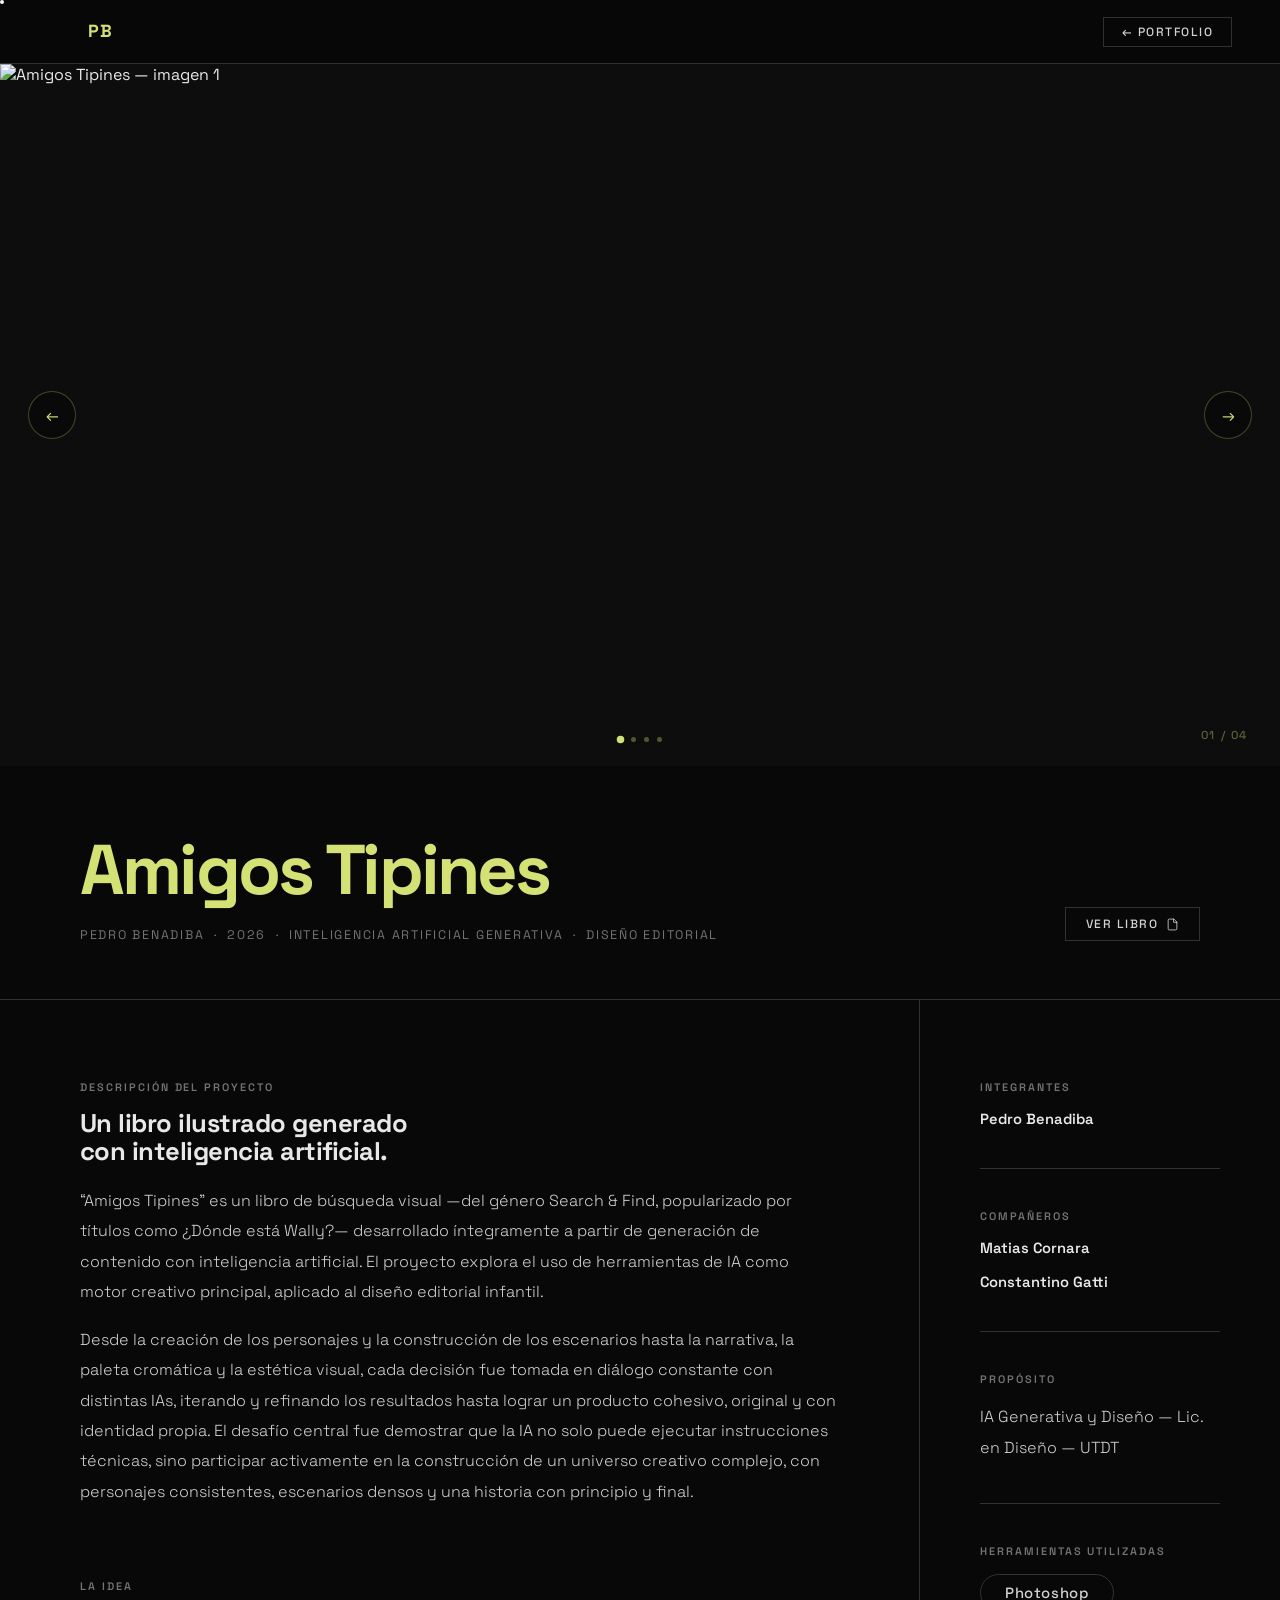
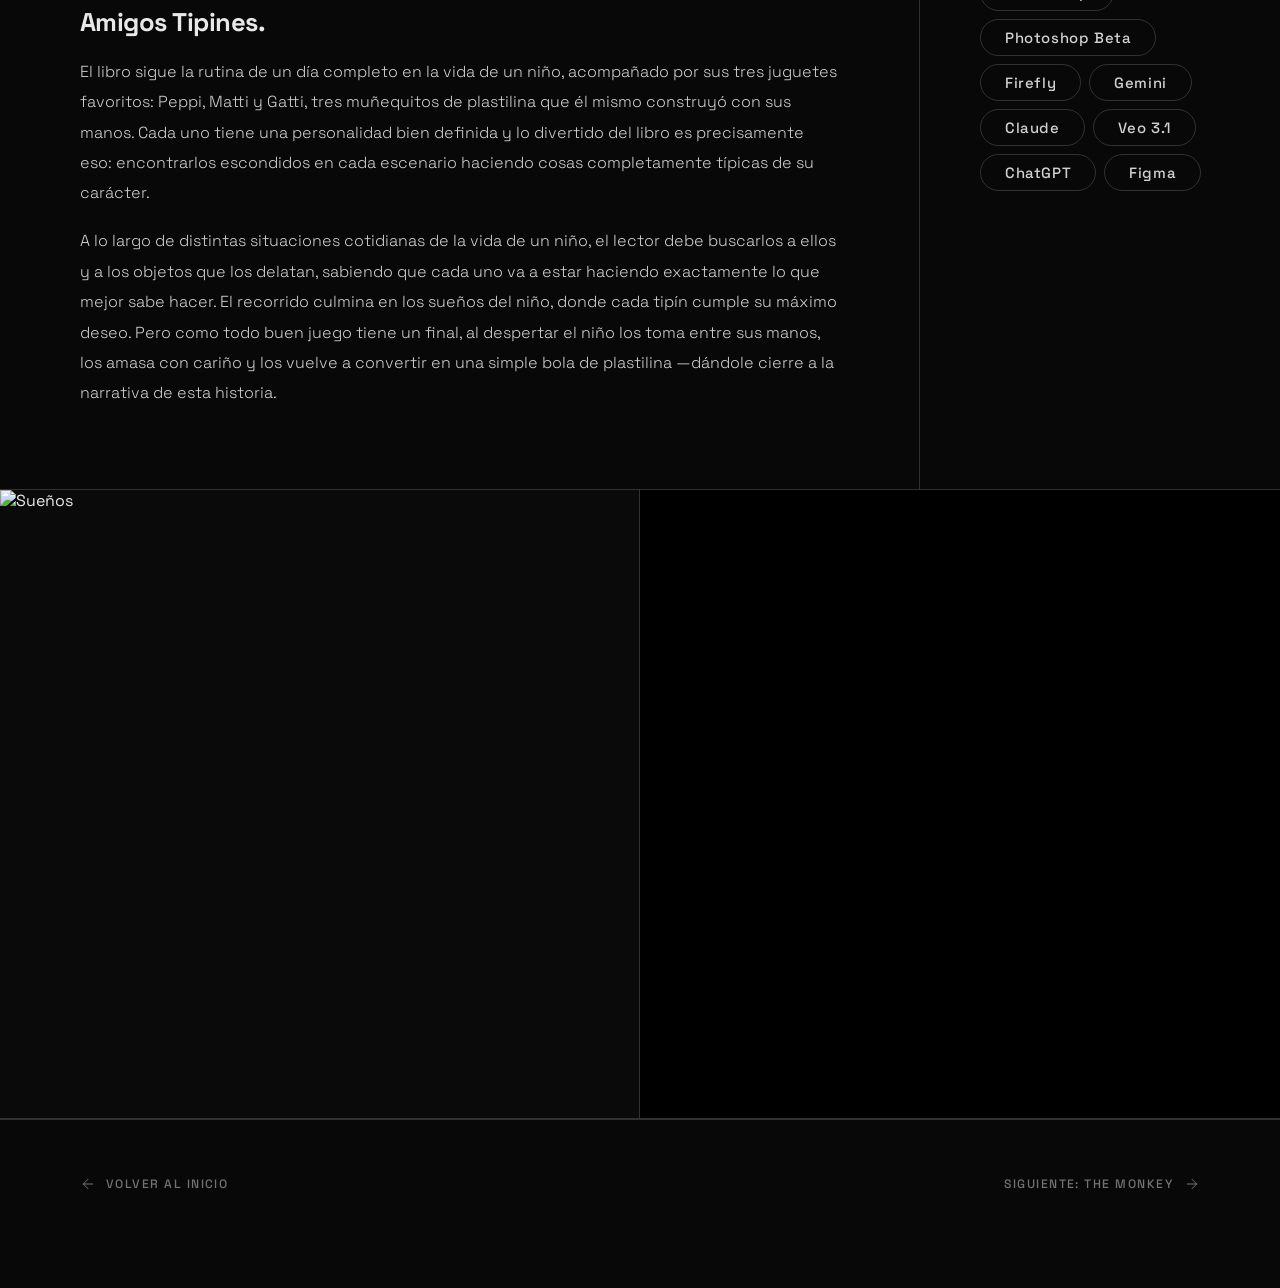
==== amigos-tipines.html @ a28c8ec8 "subida inicial" ====
﻿<!DOCTYPE html>
<html lang="es">
<head>
  <meta charset="UTF-8">
  <meta name="viewport" content="width=device-width, initial-scale=1.0">
  <title>Amigos Tipines — Pedro Benadiba</title>
  <link rel="preconnect" href="https://fonts.googleapis.com">
  <link rel="preconnect" href="https://fonts.gstatic.com" crossorigin>
  <link href="https://fonts.googleapis.com/css2?family=Space+Grotesk:wght@300;400;500;600;700&display=swap" rel="stylesheet">
  <link rel="stylesheet" href="css/styles.css">
  <link rel="stylesheet" href="css/proyecto.css">
</head>
<body class="proyecto-page">

  <div class="cursor" id="cursor"></div>
  <div class="cursor-ring" id="cursorRing"></div>

  <nav class="nav" id="nav">
    <div class="nav__logo">
      <a href="index.html" class="nav__logo-link">
        <img src="images/logo.svg" alt="" class="nav__logo-img" aria-hidden="true">
        <span class="nav__logo-text">PB</span>
      </a>
    </div>
    <div class="nav__actions">
      <a href="index.html#proyectos" class="nav__back-link">&#8592; Portfolio</a>
    </div>
  </nav>

  <!-- SLIDER -->
  <section class="proyecto-slider" aria-label="Galeria del proyecto">
    <div class="slider__track" id="sliderTrack">

      <div class="slider__slide">
        <img src="images/amigos_slide1.png" alt="Amigos Tipines — imagen 1">
      </div>
      <div class="slider__slide">
        <img src="images/amigos_slide2.png" alt="Amigos Tipines — imagen 2">
      </div>
      <div class="slider__slide">
        <img src="images/amigos_slide3.png" alt="Amigos Tipines — imagen 3">
      </div>
      <div class="slider__slide">
        <img src="images/amigos_slide4.png" alt="Amigos Tipines — imagen 4">
      </div>

    </div>

    <button class="slider__btn slider__btn--prev" id="sliderPrev" aria-label="Foto anterior">&#8592;</button>
    <button class="slider__btn slider__btn--next" id="sliderNext" aria-label="Foto siguiente">&#8594;</button>
    <div class="slider__dots" id="sliderDots" role="tablist"></div>
    <div class="slider__counter" id="sliderCounter" aria-live="polite">01 / 04</div>
  </section>

  <!-- ENCABEZADO -->
  <header class="proyecto-header">
    <div class="proyecto-header__content">
      <h1 class="proyecto-nombre">Amigos Tipines</h1>
      <p class="proyecto-subtitulo">
        Pedro Benadiba&nbsp;&nbsp;&middot;&nbsp;&nbsp;2026&nbsp;&nbsp;&middot;&nbsp;&nbsp;Inteligencia Artificial Generativa&nbsp;&nbsp;&middot;&nbsp;&nbsp;Dise&ntilde;o Editorial
      </p>
    </div>
    <div class="proyecto-header__actions">
      <!-- Botón "Ver libro" — abre el visor PDF en pantalla completa -->
      <button class="proyecto-pdf-btn" id="btnVerLibro" aria-label="Ver el libro en PDF">
        <span data-i18n="proj.btn.book">Ver libro</span>
        <svg viewBox="0 0 24 24" fill="none" stroke="currentColor" stroke-width="1.5"
             stroke-linecap="round" stroke-linejoin="round" aria-hidden="true">
          <path d="M14 2H6a2 2 0 0 0-2 2v16a2 2 0 0 0 2 2h12a2 2 0 0 0 2-2V8z"/>
          <polyline points="14 2 14 8 20 8"/>
        </svg>
      </button>
    </div>
  </header>

  <!-- INFORMACION -->
  <section class="proyecto-info">

    <div class="info-col-main">

      <div class="info-block">
        <p class="info-block__label">Descripci&oacute;n del Proyecto</p>
        <h2 class="info-block__title">Un libro ilustrado generado<br>con inteligencia artificial.</h2>
        <div class="info-block__text">
          <p>&ldquo;Amigos Tipines&rdquo; es un libro de b&uacute;squeda visual &mdash;del g&eacute;nero Search &amp; Find, popularizado por t&iacute;tulos como &iquest;D&oacute;nde est&aacute; Wally?&mdash; desarrollado &iacute;ntegramente a partir de generaci&oacute;n de contenido con inteligencia artificial. El proyecto explora el uso de herramientas de IA como motor creativo principal, aplicado al dise&ntilde;o editorial infantil.</p>
          <p>Desde la creaci&oacute;n de los personajes y la construcci&oacute;n de los escenarios hasta la narrativa, la paleta crom&aacute;tica y la est&eacute;tica visual, cada decisi&oacute;n fue tomada en di&aacute;logo constante con distintas IAs, iterando y refinando los resultados hasta lograr un producto cohesivo, original y con identidad propia. El desaf&iacute;o central fue demostrar que la IA no solo puede ejecutar instrucciones t&eacute;cnicas, sino participar activamente en la construcci&oacute;n de un universo creativo complejo, con personajes consistentes, escenarios densos y una historia con principio y final.</p>
        </div>
      </div>

      <div class="info-block">
        <p class="info-block__label">La Idea</p>
        <h2 class="info-block__title">Amigos Tipines.</h2>
        <div class="info-block__text">
          <p>El libro sigue la rutina de un d&iacute;a completo en la vida de un ni&ntilde;o, acompa&ntilde;ado por sus tres juguetes favoritos: Peppi, Matti y Gatti, tres mu&ntilde;equitos de plastilina que &eacute;l mismo construy&oacute; con sus manos. Cada uno tiene una personalidad bien definida y lo divertido del libro es precisamente eso: encontrarlos escondidos en cada escenario haciendo cosas completamente t&iacute;picas de su car&aacute;cter.</p>
          <p>A lo largo de distintas situaciones cotidianas de la vida de un ni&ntilde;o, el lector debe buscarlos a ellos y a los objetos que los delatan, sabiendo que cada uno va a estar haciendo exactamente lo que mejor sabe hacer. El recorrido culmina en los sue&ntilde;os del ni&ntilde;o, donde cada tip&iacute;n cumple su m&aacute;ximo deseo. Pero como todo buen juego tiene un final, al despertar el ni&ntilde;o los toma entre sus manos, los amasa con cari&ntilde;o y los vuelve a convertir en una simple bola de plastilina &mdash;d&aacute;ndole cierre a la narrativa de esta historia.</p>
        </div>
      </div>

    </div>

    <div class="info-col-side">

      <div class="info-block">
        <p class="info-block__label">Integrantes</p>
        <div class="designers-list">
          <div class="designer-item">
            <span class="designer-name">Pedro Benadiba</span>
          </div>
        </div>
      </div>

      <hr class="info-divider">

      <div class="info-block">
        <p class="info-block__label">Compa&ntilde;eros</p>
        <div class="designers-list">
          <div class="designer-item">
            <span class="designer-name">Matias Cornara</span>
          </div>
          <div class="designer-item">
            <span class="designer-name">Constantino Gatti</span>
          </div>
        </div>
      </div>

      <hr class="info-divider">

      <div class="info-block">
        <p class="info-block__label">Prop&oacute;sito</p>
        <div class="info-block__text">
          <p>IA Generativa y Dise&ntilde;o &mdash; Lic. en Dise&ntilde;o &mdash; UTDT</p>
        </div>
      </div>

      <hr class="info-divider">

      <div class="info-block">
        <p class="info-block__label">Herramientas Utilizadas</p>
        <div class="tools-grid">
          <span class="tag">Photoshop</span>
          <span class="tag">Photoshop Beta</span>
          <span class="tag">Firefly</span>
          <span class="tag">Gemini</span>
          <span class="tag">Claude</span>
          <span class="tag">Veo 3.1</span>
          <span class="tag">ChatGPT</span>
          <span class="tag">Figma</span>
        </div>
      </div>

    </div>

  </section>


  <!-- ══════════════════════════════════════════════════════════
       SECCIÓN MEDIA — GALERÍA EN LOOP + SECUENCIA DE VIDEOS
       ══════════════════════════════════════════════════════════ -->
  <section class="proy-media">

    <!-- ── MITAD IZQUIERDA: 6 fotos en fade loop (4 s c/u) ── -->
    <div class="proy-media__gallery">
      <img class="proy-gallery__img" src="images/sue%C3%B1os_listo.jpg"  alt="Sueños">
      <img class="proy-gallery__img" src="images/Ba%C3%B1o_listo.jpg"    alt="Baño">
      <img class="proy-gallery__img" src="images/Desayuno_listo.jpg"     alt="Desayuno">
      <img class="proy-gallery__img" src="images/Dormi_listo.jpg"        alt="Dormí">
      <img class="proy-gallery__img" src="images/queso%20y%20dulce.png"  alt="Queso y Dulce">
      <img class="proy-gallery__img" src="images/Frame%206.png"          alt="Frame 6">
    </div>

    <!-- ── MITAD DERECHA: 2 videos en secuencia, cada uno hasta el final, loop ── -->
    <div class="proy-media__video">
      <video class="proy-video__item is-active" muted playsinline preload="metadata">
        <source src="images/Los%20tipines.mp4" type="video/mp4">
      </video>
      <video class="proy-video__item" muted playsinline preload="metadata">
        <source src="images/QUESO%20%26%20DULCE.mp4" type="video/mp4">
      </video>
    </div>

  </section><!-- /proy-media -->
  <!-- NAVEGACIÓN PIE DE PÁGINA -->
  <nav class="proyecto-footer-nav" aria-label="Navegación entre proyectos">
    <a href="index.html#proyectos" class="proyecto-footer-nav__link proyecto-footer-nav__link--back">
      <svg viewBox="0 0 24 24" fill="none" stroke="currentColor" stroke-width="1.5"
           stroke-linecap="round" stroke-linejoin="round" aria-hidden="true">
        <path d="M19 12H5M12 5l-7 7 7 7"/>
      </svg>
      <span data-i18n="proj.nav.back">Volver al inicio</span>
    </a>
    <a href="p5.html" class="proyecto-footer-nav__link proyecto-footer-nav__link--next">
      <span data-i18n="proj.nav.next.at">Siguiente: The Monkey</span>
      <svg viewBox="0 0 24 24" fill="none" stroke="currentColor" stroke-width="1.5"
           stroke-linecap="round" stroke-linejoin="round" aria-hidden="true">
        <path d="M5 12h14M12 5l7 7-7 7"/>
      </svg>
    </a>
  </nav>

  <!-- MODAL VISOR FLIPBOOK -->
  <div class="pdf-modal" id="pdfModal" role="dialog" aria-modal="true" aria-label="Visor del libro" aria-hidden="true">
    <div class="pdf-modal__bar">
      <button class="pdf-modal__close" id="pdfClose" aria-label="Cerrar visor">&#10005;</button>
    </div>
    <iframe
      class="pdf-modal__frame fp-iframe"
      id="pdfFrame"
      src=""
      data-src="https://heyzine.com/flip-book/97a51a9a00.html"
      title="Amigos Tipines — Libro"
      allowfullscreen="allowfullscreen"
      allow="clipboard-write"
      scrolling="no"
    ></iframe>
  </div>

  <script src="js/i18n.js"></script>
  <script src="js/proyecto.js"></script>

</body>
</html>
---- css/styles.css ----
/* ============================================================
   styles.css — Pedro Benadiba Portfolio
   Tema: fondo negro, títulos amarillo acento, texto blanco
   La única excepción es la sección de contacto (fondo blanco)
   ============================================================ */

:root {
  /* ── Paleta base — dinámica por scroll (JS actualiza estas vars) ── */
  --bg:          #080808;
  --text:        #e8e8e8;
  --text-dim:    rgba(232,232,232,0.90);
  --border:      rgba(232,232,232,0.18);
  --accent:      #D4E174;
  --accent-dim:  rgba(212,225,116,0.25);
  --muted:       rgb(180,180,180);
  --nav-bg:      rgba(8,8,8,0.92);
  --cursor-color: #D4E174;
  --bg-overlay:     rgba(8,8,8,0.45);
  --canvas-opacity: 1;

  --font: 'Space Grotesk', sans-serif;
  --nav-h: 64px;
}

/* ── Reset ── */
*, *::before, *::after { box-sizing: border-box; margin: 0; padding: 0; }
html {
  scroll-behavior: auto;
  scroll-snap-type: y proximity;
  overflow-x: hidden; /* aquí, no en body — evita que fixed se rompa */
}

body {
  font-family: var(--font);
  background: var(--bg);
  color: var(--text);
  cursor: none;
}

img { display: block; max-width: 100%; }
a { text-decoration: none; color: inherit; }
button { font-family: var(--font); cursor: pointer; }

::-webkit-scrollbar { width: 3px; }
::-webkit-scrollbar-track { background: var(--bg); }
::-webkit-scrollbar-thumb { background: var(--accent); border-radius: 2px; }

/* ============================================================
   CURSOR PUNTO + ANILLO (solo desktop)
   ============================================================ */

/* Punto pequeño — sigue el mouse de forma exacta e instantánea */
.cursor {
  position: fixed;
  top: 0; left: 0;
  width: 4px; height: 4px;
  background: #fff;              /* blanco puro: difference lo invierte según el fondo */
  border-radius: 50%;
  pointer-events: none;
  z-index: 99999;
  display: none;
  will-change: transform;
  mix-blend-mode: difference;    /* blanco sobre oscuro = blanco; blanco sobre blanco = negro */
  transition: width 0.15s, height 0.15s;
}
.cursor.is-hovering {
  width: 7px; height: 7px;
}

/* Anillo exterior — sigue con delay (lerp en app.js) */
.cursor-ring {
  position: fixed;
  top: 0; left: 0;
  width: 34px; height: 34px;
  border: 1.5px solid #fff;     /* blanco puro para que difference funcione */
  border-radius: 50%;
  pointer-events: none;
  z-index: 99998;
  display: none;
  will-change: transform;
  mix-blend-mode: difference;
  transition: width 0.2s, height 0.2s;
}
/* Anillo reacciona al hover */
.cursor.is-hovering + .cursor-ring {
  width: 50px; height: 50px;
}

@media (max-width: 768px) {
  body { cursor: auto; }
  .cursor, .cursor-ring { display: none !important; }
}

/* ============================================================
   NAVEGACIÓN
   ============================================================ */
.nav {
  position: fixed;
  top: 0; left: 0; right: 0;
  height: var(--nav-h);
  display: flex;
  align-items: center;
  justify-content: space-between;
  padding: 0 48px;
  z-index: 1000;
  background: var(--nav-bg);
  border-bottom: 1px solid var(--border);
  backdrop-filter: blur(8px);
}

.nav__logo-link { display: flex; align-items: center; gap: 8px; }

/* Logo SVG inline — color hereda var(--accent):
   phase 0 (dark bg)    → amarillo #D4E174
   phase 1 (yellow bg)  → negro #141414
   phase 2 (white bg)   → negro #111111  */
.nav__logo-svg {
  height: 32px;
  width: auto;
  color: var(--accent);
  transition: color 0.4s ease;
  display: block;
  fill: currentColor;
}

/* Texto "PB" junto al logo SVG */
.nav__logo-text {
  font-size: 1.1rem;
  font-weight: 700;
  letter-spacing: 0.08em;
  color: var(--accent);
  line-height: 1;
  transition: color 0.4s ease;
}

.nav__actions { display: flex; align-items: center; gap: 24px; }

.lang-switcher {
  display: flex;
  align-items: center;
  gap: 6px;
  font-size: 0.75rem;
  letter-spacing: 0.1em;
  font-weight: 500;
}

.lang-btn {
  background: none;
  border: none;
  font-size: 0.75rem;
  font-weight: 500;
  letter-spacing: 0.1em;
  color: var(--text-dim);
  padding: 2px 0;
  transition: color 0.2s;
}
.lang-btn.is-active, .lang-btn:hover { color: var(--accent); }
.lang-divider { color: var(--border); }

.nav__contact-btn {
  font-size: 0.72rem;
  font-weight: 500;
  letter-spacing: 0.12em;
  text-transform: uppercase;
  border: 1px solid var(--border);
  padding: 6px 18px;
  color: var(--text);
  transition: border-color 0.2s, color 0.2s, background 0.2s;
}
.nav__contact-btn:hover {
  border-color: var(--accent);
  color: var(--accent);
}

/* ============================================================
   CAPA DE FONDO — cambia de color con el scroll (JS → --bg)
   ============================================================ */
#bgLayer {
  position: fixed;
  top: 0; left: 0;
  width: 100vw;
  height: 100vh;
  z-index: -1;
  background: var(--bg);
  pointer-events: none;
}

/* ============================================================
   CANVAS — transparente, partículas flotan sobre #bgLayer
   ============================================================ */
#particlesCanvas {
  position: fixed;
  top: 0; left: 0;
  width: 100vw;
  height: 100vh;
  z-index: 0;
  pointer-events: none;
  /* sin background — el canvas WebGL es transparente */
  opacity: var(--canvas-opacity, 1);
  transition: opacity 0.8s ease;
}

/* ============================================================
   LAYOUT — partículas de fondo completo, contenido flota encima
   El contenido ocupa la mitad izquierda con overlay semitransparente.
   La mitad derecha muestra el canvas puro.
   ============================================================ */
.section {
  position: relative;
  /* sin z-index explícito → no crea stacking context aislado →
     mix-blend-mode de los títulos puede "ver" el canvas detrás */
  width: 100%;
  min-height: 100vh;
  background: none;   /* transparente — canvas visible detrás */
}

.section__inner {
  width: 100%;
  padding: calc(var(--nav-h) + 80px) 8vw 100px;
  min-height: 100vh;
  display: flex;
  flex-direction: column;
  justify-content: center;
  /* Overlay muy sutil — lo suficiente para legibilidad, mínimo para que
     el mix-blend-mode de los títulos vea las partículas */
  background: var(--bg-overlay, rgba(8,8,8,0.18));
}

/* ============================================================
   INDICADOR DE SCROLL
   ============================================================ */
.scroll-indicator {
  position: absolute;
  bottom: 40px;
  left: 60px;
}
/* Línea espejo — abajo a la derecha, misma animación */
.scroll-indicator--right {
  left: auto;
  right: 60px;
}
.scroll-indicator__line {
  width: 1px;
  height: 60px;
  background: var(--accent);
  display: block;
  transform-origin: top;
  animation: scrollLine 2s ease-in-out infinite;
}
/* La línea derecha arranca con 1s de retraso — da sensación de diálogo */
.scroll-indicator--right .scroll-indicator__line {
  animation-delay: 1s;
}
@keyframes scrollLine {
  0%   { transform: scaleY(0); opacity: 1; }
  60%  { transform: scaleY(1); opacity: 1; }
  100% { transform: scaleY(1); opacity: 0; }
}

/* ============================================================
   HERO
   ============================================================ */
.section--hero .section__inner {
  justify-content: flex-end;
  padding-bottom: 120px;
}

.hero__name {
  font-size: clamp(3.5rem, 10vw, 12rem);
  font-weight: 700;
  line-height: 0.93;
  letter-spacing: -0.04em;
  white-space: nowrap;
  color: var(--accent);
  margin-bottom: 32px;
  mix-blend-mode: difference;
}

.hero__tagline {
  font-size: clamp(1.05rem, 1.5vw, 1.25rem);
  font-weight: 300;
  line-height: 1.8;
  max-width: 620px;
  color: var(--text);
  text-shadow: 0 0 24px var(--bg), 0 1px 4px var(--bg);
}

/* ============================================================
   TIPOGRAFÍA DE SECCIONES
   ============================================================ */
.section__label {
  font-size: 0.72rem;
  font-weight: 500;
  letter-spacing: 0.2em;
  text-transform: uppercase;
  color: var(--accent);
  display: block;
  margin-bottom: 40px;
}

/* Títulos grandes — mix-blend-mode: difference igual que .hero__name.
   Sin variable — hardcodeado para que funcione en todas las fases. */
.section__title--xl {
  font-size: clamp(3.5rem, 7vw, 6.5rem);
  font-weight: 700;
  line-height: 0.93;
  letter-spacing: -0.04em;
  color: var(--accent);
  margin-bottom: 36px;
  mix-blend-mode: difference;
}

/* Texto cuerpo — shadow para legibilidad sobre partículas */
.section__body {
  font-size: clamp(1.15rem, 1.6vw, 1.35rem);
  font-weight: 500;
  line-height: 1.85;
  max-width: min(800px, 100%);
  color: var(--text);
  text-shadow: 0 0 24px var(--bg), 0 1px 4px var(--bg);
}

/* En las secciones de fondo amarillo (Escucho/Proceso/Diseño),
   el body-text necesita mayor contraste contra las partículas oscuras */
.section--listen .section__body,
.section--process .section__body,
.section--design .section__body {
  font-weight: 500;
  text-shadow: 0 0 24px var(--bg), 0 1px 4px var(--bg), 0 0 10px rgba(255,255,255,0.35);
}

/* ============================================================
   SECCIÓN SOBRE MÍ
   ============================================================ */
/* Snap anchors — moment boundaries only */
#listen { scroll-snap-align: start; }
#design { scroll-snap-align: start; }

.section--about .section__inner {
  display: grid;
  grid-template-columns: 1fr min(340px, 32%);
  column-gap: 6vw;
  align-items: center;
  padding-top: calc(var(--nav-h) + 56px);
  padding-bottom: 80px;
  min-height: auto;
}

.about__photo-wrap {
  grid-column: 2;
  grid-row: 1;
  position: relative;
  width: 100%;
  aspect-ratio: 3 / 4;
  overflow: hidden;
  background: #0d0d0d;
  border: 1px solid var(--border);
  flex-shrink: 0;
  /* Reborde decorativo externo — mismo rectángulo, 8px de distancia */
  outline: 1px solid var(--accent);
  outline-offset: 8px;
}

.about__content {
  grid-column: 1;
  grid-row: 1;
  display: flex;
  flex-direction: column;
  gap: 20px;
}
.about__content .section__title--xl { margin-bottom: 0; }

/* Foto color — capa base, en flujo normal, define la altura del contenedor */
.about__photo--color {
  display: block;
  width: 100%;
  height: 100%;
  object-fit: cover;
  object-position: center top;
}

/* Foto umbralizada B&N — absolutamente encima, se desvanece en hover */
.about__photo--bw {
  position: absolute;
  inset: 0;
  width: 100%;
  height: 100%;
  object-fit: cover;
  object-position: center top;
  opacity: 1;
  transition: opacity 0.4s ease;
}

.about__photo-wrap:hover .about__photo--bw {
  opacity: 0;
}

/* Toggle tap en mobile: clase .is-color añadida/quitada vía JS */
.about__photo-wrap.is-color .about__photo--bw {
  opacity: 0;
}

.about__photo-wrap.no-photo .about__photo { display: none; }

.about__photo-placeholder {
  display: none;
  position: absolute;
  inset: 0;
  align-items: center;
  justify-content: center;
  font-size: 5rem;
  font-weight: 700;
  letter-spacing: -0.04em;
  color: var(--accent);
  background: #0a0a0a;
}
.about__photo-wrap.no-photo .about__photo-placeholder { display: flex; }

/* ============================================================
   SECCIÓN PROYECTOS — grilla 2 columnas dentro de la mitad izq
   ============================================================ */
.section--projects .section__inner {
  padding-top: calc(var(--nav-h) + 56px);
  padding-bottom: 80px;
  justify-content: flex-start;
  min-height: auto;
}

.projects__grid {
  display: grid;
  grid-template-columns: repeat(3, 1fr);
  gap: 6px;
  margin-top: 32px;
  width: 100%;
}

.project-card {
  position: relative;
  display: block;
  overflow: hidden;
  aspect-ratio: 4 / 3;
  background: #0d0d0d;
  border: 1px solid var(--border);
  /* Textura placeholder */
  background-image: repeating-linear-gradient(
    135deg,
    transparent 0px, transparent 16px,
    rgba(212,225,116,0.04) 16px, rgba(212,225,116,0.04) 17px
  );
}

.project-card__img {
  position: absolute;
  inset: 0;
  width: 100%;
  height: 100%;
  object-fit: cover;
  filter: contrast(1.4) grayscale(1) brightness(0.85);
  transition: transform 0.5s ease, filter 0.3s;
}
.project-card:hover .project-card__img {
  transform: scale(1.04);
  filter: contrast(1.2) grayscale(0.6) brightness(1);
}

/* ── Cross-fade hover: imagen color (base) + umbralizada encima ─────────
   Estado normal  → umbralizada visible (opacity 1)
   Al hacer hover → umbralizada se desvanece (opacity 0), aparece color
   ───────────────────────────────────────────────────────────────────── */
.project-card__img--color {
  position: absolute;
  inset: 0;
  width: 100%;
  height: 100%;
  object-fit: cover;
  object-position: center;
  transition: transform 0.5s ease;
}

.project-card__img--bw {
  position: absolute;
  inset: 0;
  width: 100%;
  height: 100%;
  object-fit: cover;
  object-position: center;
  opacity: 1;
  transition: opacity 0.4s ease, transform 0.5s ease;
}

/* Escala en hover: ambas imágenes se mueven juntas */
.project-card:hover .project-card__img--color,
.project-card:hover .project-card__img--bw {
  transform: scale(1.04);
}

/* La umbralizada se desvanece al hover → expone la imagen color debajo */
.project-card:hover .project-card__img--bw {
  opacity: 0;
}

.project-card__overlay {
  position: absolute;
  inset: 0;
  background: linear-gradient(to top, rgba(0,0,0,0.92) 0%, rgba(0,0,0,0.2) 55%, transparent 80%);
  z-index: 1;
}

.project-card__info {
  position: absolute;
  bottom: 0; left: 0; right: 0;
  padding: 20px 20px;
  z-index: 2;
  display: flex;
  flex-direction: column;
  gap: 4px;
  transform: translateY(3px);
  transition: transform 0.3s;
}
.project-card:hover .project-card__info { transform: translateY(0); }

.project-card__num {
  font-size: 0.64rem;
  font-weight: 500;
  letter-spacing: 0.16em;
  color: var(--accent);
}

.project-card__name {
  font-size: clamp(0.9rem, 1.4vw, 1.15rem);
  font-weight: 600;
  color: #ffffff;
  line-height: 1.2;
}

.project-card__cat {
  font-size: 0.72rem;
  font-weight: 300;
  letter-spacing: 0.04em;
  color: rgba(255,255,255,0.45);
}

/* Línea acento al hover */
.project-card::after {
  content: '';
  position: absolute;
  left: 0; top: 0; bottom: 0;
  width: 3px;
  background: var(--accent);
  transform: scaleY(0);
  transform-origin: bottom;
  transition: transform 0.35s ease;
  z-index: 3;
}
.project-card:hover::after { transform: scaleY(1); }

/* ============================================================
   LAYOUT ASIMÉTRICO — Escucho / Proceso / Diseño
   Título a la izquierda, cuerpo a la derecha
   ============================================================ */
.section--listen .section__inner,
.section--process .section__inner,
.section--design .section__inner {
  display: grid;
  grid-template-columns: 36% 1fr;
  grid-auto-rows: auto;
  column-gap: 6vw;
  align-items: start;
}

/* Title occupies left column */
.section--listen .section__title--xl,
.section--process .section__title--xl,
.section--design .section__title--xl {
  grid-column: 1;
  grid-row: 1 / 4;
  align-self: center;
  margin-bottom: 0;
  /* Legibles en fondo amarillo y negro — sin blend mode */
  mix-blend-mode: normal;
  color: var(--text);
}

/* ── Línea horizontal sobre cada título (::before) ──────────────
   Se despliega de izquierda a derecha cuando el título entra en
   pantalla (.is-visible lo agrega initRevealObserver en scroll.js).
   Color: var(--text) = oscuro/negro en fase amarilla (momento 2).
──────────────────────────────────────────────────────────────── */
.section--listen .section__title--xl::before,
.section--process .section__title--xl::before,
.section--design .section__title--xl::before {
  content: '';
  display: block;
  height: 1px;
  width: 100%;
  background: var(--text);
  margin-bottom: 28px;
  transform-origin: left;
  transform: scaleX(0);
}
/* Cuando el título entra en pantalla: animación en loop igual al hero */
.section--listen .section__title--xl.is-visible::before,
.section--process .section__title--xl.is-visible::before,
.section--design .section__title--xl.is-visible::before {
  animation: sectionLine 2s ease-in-out infinite;
}

@keyframes sectionLine {
  0%   { transform: scaleX(0); opacity: 1; }
  60%  { transform: scaleX(1); opacity: 1; }
  100% { transform: scaleX(1); opacity: 0; }
}

/* Body and extra content occupy right column */
.section--listen .section__body,
.section--process .section__body,
.section--design .section__body {
  grid-column: 2;
  grid-row: 1;
  max-width: 560px;
}

.section--process .cards { grid-column: 2; grid-row: 2; }
.section--listen  .tags  { grid-column: 2; grid-row: 2; margin-top: 28px; }

/* ============================================================
   LISTEN SEQUENCE — bloque de fotos + videos en fade loop
   Ocupa la columna derecha, fila 2 (debajo del texto)
   ============================================================ */
.listen-seq {
  grid-column: 2;
  grid-row: 2;
  position: relative;
  width: 100%;
  aspect-ratio: 16 / 10;
  overflow: hidden;
  background: #0a0a0a;
  margin-top: 40px;
  outline: 1px solid #000;
  outline-offset: 8px;
}

.listen-seq__item {
  position: absolute;
  inset: 0;
  opacity: 0;
  transition: opacity 1.4s cubic-bezier(0.4, 0, 0.2, 1);
  will-change: opacity;
}

.listen-seq__item.is-active {
  opacity: 1;
}

/* Foto: img cubre todo el contenedor */
.listen-seq__item--photo img {
  width: 100%;
  height: 100%;
  object-fit: cover;
  object-position: center;
  display: block;
}

/* Video: cubre todo el contenedor */
.listen-seq__item--video video {
  width: 100%;
  height: 100%;
  object-fit: cover;
  object-position: center;
  display: block;
}

/* Responsive: en mobile ocupa la columna completa */
@media (max-width: 768px) {
  .listen-seq {
    grid-column: 1;
    margin-top: 32px;
    aspect-ratio: 4 / 3;
  }
}

/* ============================================================
   SECCIONES DE TEXTO (Escucho, Proceso, Diseño)
   ============================================================ */

/* Cards de proceso */
.cards {
  display: flex;
  flex-direction: column;
  gap: 0;
  margin-top: 44px;
  width: 100%;
}

.card {
  padding: 26px 0;
  border-bottom: 1px solid var(--border);
}
.card:first-child { border-top: 1px solid var(--border); }

.card__num {
  font-size: 0.65rem;
  font-weight: 500;
  letter-spacing: 0.18em;
  color: var(--accent);
  display: block;
  margin-bottom: 10px;
}

.card__title {
  font-size: clamp(1.1rem, 1.5vw, 1.3rem);
  font-weight: 600;
  color: var(--text);
  margin-bottom: 10px;
  text-shadow: 0 0 20px var(--bg);
}

.card__body {
  font-size: clamp(1rem, 1.25vw, 1.15rem);
  line-height: 1.8;
  font-weight: 500;
  color: var(--text);
  max-width: 420px;
  text-shadow: 0 0 20px var(--bg), 0 0 10px rgba(255,255,255,0.35);
}

/* Tags de la sección Diseño */
.tags {
  display: flex;
  flex-wrap: wrap;
  gap: 8px;
  margin-top: 36px;
}

.tag {
  display: inline-block;
  border: 1px solid var(--border);
  border-radius: 100px;
  padding: 8px 24px;
  font-size: 0.93rem;
  font-weight: 500;
  letter-spacing: 0.04em;
  color: var(--text-dim);
  transition: border-color 0.2s, color 0.2s, background 0.2s;
}

/* Hover solo en dispositivos con puntero real (desktop) — no aplica en touch */
@media (hover: hover) {
  .tag:hover {
    background: #000;
    color: #D4E174;
    border-color: #000;
  }
}

/* ============================================================
   BOTÓN GENÉRICO
   ============================================================ */
.btn {
  display: inline-block;
  align-self: flex-start;
  border: 1.5px solid var(--accent);
  padding: 12px 28px;
  font-size: 0.78rem;
  font-weight: 600;
  letter-spacing: 0.12em;
  text-transform: uppercase;
  color: var(--accent);
  transition: background 0.2s, color 0.2s;
}
.btn:hover {
  background: var(--accent);
  color: #000000;
}

.btn--submit {
  width: 100%;
  text-align: center;
  padding: 14px;
  margin-top: 8px;
}

/* ============================================================
   SECCIÓN CONTACTO — dos columnas: info izquierda / formulario derecha
   ============================================================ */

/* ── SECCIÓN CONTACTO — fondo blanco, todo negro, sin amarillo ── */

/* Escucho / Proceso / Diseño — sin override de color: usan var(--accent)
   igual que "Pedro Benadiba" y "¡Qué onda! Soy Pedro".
   mix-blend-mode: difference viene de .section__title--xl (regla global). */

/* Contacto — fondo blanco: difference con cualquier color produciría inversiones
   raras. Se fuerza a normal con color fijo. */
.section--contact .section__title--xl {
  mix-blend-mode: normal;
  color: #111111;
}

/* En fondo blanco el botón tiene fill oscuro al hover → texto blanco */
.section--contact .btn:hover {
  color: #ffffff;
}

/* Frase sobre el formulario */
.contact__phrase {
  font-size: clamp(1rem, 1.4vw, 1.25rem);
  font-weight: 400;
  line-height: 1.6;
  margin-bottom: 36px;
  color: var(--text);
}

/* Columnas: 3/4 info + 1/4 formulario */
.contact__cols {
  display: grid;
  grid-template-columns: 3fr 1fr;
  gap: 0 5vw;
  width: 100%;
  align-items: start;
}

/* Columna izquierda */
.contact__info {
  display: flex;
  flex-direction: column;
}
.contact__info .section__title--xl { margin-bottom: 48px; }

/* Grilla 2×2 (mail/tel/instagram/behance) + fila meta (ubicación/formación) */
.contact__grid,
.contact__meta {
  display: grid;
  grid-template-columns: 1fr 1fr;
}

/* LinkedIn (o cualquier celda marcada como full) ocupa ambas columnas */
.contact__cell--full {
  grid-column: 1 / -1;
}

/* Formación — bloque independiente, sale de la grilla de 2 columnas */
.contact__meta--static {
  display: block;          /* override del grid compartido con .contact__meta */
  margin-top: 56px;        /* separación visual generosa de la grilla superior */
}

/* Texto de Formación: ancho amplio para respirar, tipografía más pequeña */
.contact__meta--static .contact__cell-value {
  font-size: clamp(0.78rem, 0.9vw, 0.88rem);
  color: var(--text-dim);
  opacity: 0.75;
  max-width: 72%;          /* al menos 60-70 % del contenedor — texto amplio, no comprimido */
}

/* Celda base — solo línea superior, sin recuadro */
.contact__cell {
  display: flex;
  flex-direction: column;
  gap: 4px;
  padding: 20px 0;
  border-top: 1px solid var(--border);
  color: var(--text);
  text-decoration: none;
  transition: opacity 0.2s;
  text-shadow: 0 0 20px var(--bg);
}
/* Columna derecha: padding para separación visual sin borde vertical */
.contact__grid .contact__cell:nth-child(even),
.contact__meta  .contact__cell:nth-child(even) {
  padding-left: 32px;
}

/* Links de contacto — subrayado sutil al hover */
a.contact__cell { cursor: pointer; }
a.contact__cell:hover .contact__cell-value {
  text-decoration: underline;
  text-underline-offset: 4px;
  text-decoration-thickness: 1px;
}

.contact__cell-label {
  font-size: 0.68rem;
  font-weight: 500;
  letter-spacing: 0.14em;
  text-transform: uppercase;
  color: var(--accent);
  text-shadow: none;
}

.contact__cell-value {
  font-size: clamp(0.88rem, 1.05vw, 1rem);
  font-weight: 300;
  line-height: 1.5;
}

/* Columna derecha: formulario */
.contact__form-col {
  display: flex;
  flex-direction: column;
}

.contact__form {
  width: 100%;
  display: flex;
  flex-direction: column;
  gap: 20px;
}

.form__group { position: relative; }

.form__input {
  width: 100%;
  background: none;
  border: none;
  border-bottom: 1px solid var(--border);
  padding: 20px 0 8px;
  font-family: var(--font);
  font-size: 1rem;
  font-weight: 400;
  color: var(--text);
  outline: none;
  transition: border-color 0.2s;
  resize: none;
}
.form__input:focus { border-bottom-color: var(--accent); }
.form__textarea { min-height: 100px; line-height: 1.6; }
/* Placeholder siempre visible cuando el campo está vacío */
.form__input::placeholder { color: rgba(198, 198, 198, 0.95); }
.form__input:focus::placeholder { color: rgba(198, 198, 198, 0.65); }

/* Label siempre pequeño y arriba — no flota porque el placeholder
   ya ocupa el espacio interior del campo */
.form__label {
  position: absolute;
  top: 4px; left: 0;
  font-size: 0.68rem;
  font-weight: 500;
  letter-spacing: 0.08em;
  color: var(--muted);
  pointer-events: none;
  transition: color 0.2s;
}
.form__input:focus + .form__label { color: var(--accent); }

.form__feedback {
  font-size: 0.85rem;
  min-height: 1.2em;
  color: var(--accent);
}

/* ============================================================
   NAVEGACIÓN LATERAL — bloque fijo 2×2 (solo desktop)
   Colores via --chip-* variables actualizadas por scroll.js según fase
   ============================================================ */
.side-nav {
  position: absolute;   /* no fixed — aparece al entrar, se va al scrollear */
  right: 28px;
  top: calc(var(--nav-h) + 16px);
  display: grid;
  grid-template-columns: 1fr 1fr;
  gap: 8px;
  z-index: 100;
}

.side-nav__chip {
  display: block;
  padding: 18px 32px;
  min-width: 140px;
  font-family: var(--font);
  font-size: 0.88rem;
  font-weight: 500;
  letter-spacing: 0.09em;
  text-transform: uppercase;
  text-align: center;
  color: var(--chip-text, #e8e8e8);
  background: var(--chip-bg, rgba(232,232,232,0.13));
  border: 1px solid var(--chip-border, rgba(232,232,232,0.22));
  border-radius: 6px;
  backdrop-filter: blur(10px);
  -webkit-backdrop-filter: blur(10px);
  white-space: nowrap;
  transition: background 0.2s, border-color 0.2s;
  cursor: pointer;
}
.side-nav__chip:hover {
  background: var(--chip-bg-hover, rgba(232,232,232,0.26));
  border-color: var(--chip-border-hover, rgba(232,232,232,0.42));
}

/* ── Hamburger (mobile only) ── */
.hamburger {
  display: none;
  background: none;
  border: none;
  padding: 6px;
  cursor: pointer;
  flex-direction: column;
  justify-content: center;
  gap: 5px;
  margin-left: 12px;
}
.hamburger span {
  display: block;
  width: 22px;
  height: 1.5px;
  background: var(--text, #e8e8e8);
  transition: transform 0.3s ease, opacity 0.3s ease;
  transform-origin: center;
}
.hamburger.is-open span:nth-child(1) { transform: translateY(6.5px) rotate(45deg); }
.hamburger.is-open span:nth-child(2) { opacity: 0; transform: scaleX(0); }
.hamburger.is-open span:nth-child(3) { transform: translateY(-6.5px) rotate(-45deg); }

/* ── Mobile nav overlay ── */
.mobile-nav {
  position: fixed;
  inset: 0;
  z-index: 200;
  background: var(--bg, #080808);
  display: flex;
  flex-direction: column;
  align-items: center;
  justify-content: center;
  gap: 36px;
  opacity: 0;
  pointer-events: none;
  transition: opacity 0.32s ease;
}
.mobile-nav.is-open {
  opacity: 1;
  pointer-events: all;
}
.mobile-nav__link {
  font-size: clamp(2rem, 10vw, 3.5rem);
  font-weight: 700;
  letter-spacing: -0.03em;
  color: var(--text, #e8e8e8);
  text-decoration: none;
  transition: opacity 0.2s;
}
.mobile-nav__link:hover { opacity: 0.55; }

/* ============================================================
   SCRAMBLE TEXT — chars generados por SplitText
   Sin posición ni z-index propios → no crean stacking context →
   el mix-blend-mode del título padre sigue funcionando contra el canvas
   ============================================================ */
.scramble__char {
  color: inherit;       /* hereda el color del título (--accent / --text) */
  display: inline-block;
  /* Sin position, transform ni z-index propios */
}

/* ============================================================
   ANIMACIONES DE ENTRADA
   ============================================================ */
.reveal {
  opacity: 0;
  transform: translateY(24px);
  transition: opacity 0.65s ease, transform 0.65s ease;
}
.reveal.is-visible { opacity: 1; transform: none; }
/* transform: none (no translateY(0)) — elimina el stacking context en reposo,
   lo que permite que mix-blend-mode de los títulos alcance el canvas detrás */
.reveal-delay-1 { transition-delay: 0.1s; }
.reveal-delay-2 { transition-delay: 0.2s; }
.reveal-delay-3 { transition-delay: 0.3s; }

/* ============================================================
   TICKER DE DISCIPLINAS
   Marquee horizontal continuo entre About Me y Proyectos
   ============================================================ */
.disciplines-ticker {
  position: relative;
  width: 100%;
  overflow: hidden;
  padding: 22px 0;
  background: var(--bg);
  border-top: 1px solid var(--border);
  border-bottom: 1px solid var(--border);
  z-index: 1;
  pointer-events: none;
  user-select: none;
}

.disciplines-ticker__track {
  display: flex;
  align-items: center;
  white-space: nowrap;
  width: max-content;
  will-change: transform;
  animation: disciplinesTicker 44s linear infinite;
}

/* Detener si el usuario prefiere reducción de movimiento */
@media (prefers-reduced-motion: reduce) {
  .disciplines-ticker__track { animation-play-state: paused; }
}

.disciplines-ticker__item {
  font-family: var(--font);
  font-size: 0.78rem;
  font-weight: 500;
  letter-spacing: 0.14em;
  text-transform: uppercase;
  color: var(--accent);
  flex-shrink: 0;
  padding: 0 6px;
}

.disciplines-ticker__sep {
  color: var(--accent);
  opacity: 0.35;
  font-size: 0.78rem;
  font-weight: 300;
  padding: 0 18px;
  flex-shrink: 0;
}

@keyframes disciplinesTicker {
  0%   { transform: translateX(0) translateZ(0); }
  100% { transform: translateX(-50%) translateZ(0); }
}

/* ============================================================
   FOOTER DE SITIO
   Barra minimalista debajo de la sección Contacto.
   Fondo blanco fijo (coherente con la fase de color del Contacto).
   ============================================================ */
.site-footer {
  background: #ffffff;
  border-top: 1px solid rgba(0, 0, 0, 0.10);
  display: flex;
  justify-content: space-between;
  align-items: center;
  padding: 22px 80px;
  font-family: var(--font, 'Space Grotesk', sans-serif);
  font-size: 0.72rem;
  font-weight: 500;
  letter-spacing: 0.14em;
  text-transform: uppercase;
}

.site-footer__name {
  color: rgba(0, 0, 0, 0.75);
}

.site-footer__copy {
  color: rgba(0, 0, 0, 0.35);
}

/* ============================================================
   RESPONSIVE — MOBILE
   Canvas ambiental de fondo completo, opacidad baja
   ============================================================ */
@media (max-width: 768px) {
  html { scroll-snap-type: none; }

  .section__inner {
    padding: calc(var(--nav-h) + 44px) 6vw 72px;
    min-height: 0;
  }

  /* Collapse asymmetric grid to single column on mobile */
  .section--listen .section__inner,
  .section--process .section__inner,
  .section--design .section__inner {
    display: flex;
    flex-direction: column;
  }
  .section--listen .section__title--xl,
  .section--process .section__title--xl,
  .section--design .section__title--xl {
    margin-bottom: 24px;
    text-align: left;
  }

  .nav { padding: 0 20px; height: 56px; }
  .nav__contact-btn { display: none; }
  .side-nav { display: none; }
  .hamburger { display: flex; }

  /* Títulos más grandes en mobile */
  .hero__name { font-size: clamp(3.4rem, 16vw, 5.5rem); white-space: normal; }
  .section--hero .section__inner { padding-bottom: 80px; }
  .scroll-indicator { left: 6vw; }

  .section__title--xl { font-size: clamp(2.4rem, 9vw, 3.5rem); }
  .section--about .section__title--xl { font-size: clamp(2.8rem, 12vw, 4.5rem); }

  .projects__grid { grid-template-columns: 1fr; gap: 4px; }
  .project-card { aspect-ratio: 16 / 9; }

  .section--about .section__inner {
    grid-template-columns: 1fr;
    row-gap: 32px;
    min-height: 0;
  }
  .about__photo-wrap { grid-column: 1; grid-row: 2; width: min(260px, 70%); aspect-ratio: 3 / 4; }
  .about__content    { grid-column: 1; grid-row: 1; }

  .section--projects .section__inner { min-height: 0; }

  /* Contacto: una columna en mobile */
  .contact__cols {
    grid-template-columns: 1fr;
    gap: 48px 0;
  }
  .contact__grid,
  .contact__meta {
    grid-template-columns: 1fr;
  }
  /* En mobile (1 col) todas las celdas quedan en la misma columna.
     La regla desktop .contact__cell:nth-child(even) tiene mayor especificidad (0-3-0)
     que una regla general (0-2-0), por lo que hay que igualarla con :nth-child(even)
     para que el reset tenga precedencia. */
  .contact__grid .contact__cell,
  .contact__meta  .contact__cell,
  .contact__grid .contact__cell:nth-child(even),
  .contact__meta  .contact__cell:nth-child(even) {
    padding-left: 0;
    border-left: none;
    text-align: left;
    align-items: flex-start;
  }

  /* En mobile, Formación ocupa el ancho completo disponible */
  .contact__meta--static { margin-top: 32px; }
  .contact__meta--static .contact__cell-value { max-width: 100%; }
}

@media (max-width: 480px) {
  .section__inner { padding-left: 20px; padding-right: 20px; }
  .hero__name { font-size: clamp(3rem, 14vw, 3.8rem); }
}

/* Tablet: proyectos en 2 columnas */
@media (min-width: 769px) and (max-width: 1100px) {
  .projects__grid { grid-template-columns: repeat(2, 1fr); }
  .section--listen .section__inner,
  .section--process .section__inner,
  .section--design .section__inner {
    grid-template-columns: 40% 1fr;
    column-gap: 4vw;
  }
}

@media (max-width: 768px) {
  .site-footer { padding: 18px 24px; }
}
---- css/proyecto.css ----
/* ============================================================
   proyecto.css — Estilos para páginas individuales de proyecto
   Estética coherente con el portfolio: Space Grotesk, misma paleta.
   Siempre en tema oscuro (momento 1): fondo negro, acento amarillo.
   ============================================================ */

/* ── Reset de variables: tema oscuro fijo ── */
.proyecto-page {
  --bg:          #080808;
  --text:        #e8e8e8;
  --text-dim:    rgba(232,232,232,0.90);
  --border:      rgba(232,232,232,0.18);
  --accent:      #D4E174;
  --accent-dim:  rgba(212,225,116,0.25);
  --muted:       rgb(115,115,115);
  --nav-bg:      rgba(8,8,8,0.95);
  --bg-overlay:  rgba(8,8,8,0.45);
  background: var(--bg);
  color: var(--text);
  cursor: none;
}

/* Logo en la página de proyecto —
   Se oculta el <img> (opacity:0) para mantener su espacio en el flex,
   y se dibuja el logo coloreado en ::before usando mask-image.
   Esto garantiza exactamente el mismo color que el SVG inline del index. */
.proyecto-page .nav__logo-link {
  position: relative; /* contexto para el ::before absoluto */
}

.proyecto-page .nav__logo-img {
  height: 32px;
  width: 32px;
  display: block;
  opacity: 0;       /* invisible pero ocupa el espacio en el layout */
  flex-shrink: 0;
}

.proyecto-page .nav__logo-link::before {
  content: '';
  position: absolute;
  left: 0;
  top: 50%;
  transform: translateY(-50%);
  height: 32px;
  width: 32px;
  background-color: var(--accent);        /* mismo var que en index.html */
  -webkit-mask: url(../images/logo.svg) no-repeat center / contain;
          mask: url(../images/logo.svg) no-repeat center / contain;
  pointer-events: none;
}

.proyecto-page .nav__logo-text {
  font-size: 1.1rem;
  font-weight: 700;
  letter-spacing: 0.08em;
  color: var(--accent);   /* usa la variable, no hardcode */
  line-height: 1;
}

/* Botón "volver" en navbar */
.nav__back-link {
  font-size: 0.75rem;
  font-weight: 500;
  letter-spacing: 0.12em;
  text-transform: uppercase;
  color: var(--text-dim);
  border: 1px solid var(--border);
  padding: 6px 18px;
  transition: color 0.2s, border-color 0.2s;
  white-space: nowrap;
}
.nav__back-link:hover {
  color: var(--accent);
  border-color: var(--accent);
}

/* ============================================================
   SLIDER
   ============================================================ */
.proyecto-slider {
  position: relative;
  width: 100%;
  height: 78vh;
  min-height: 460px;
  overflow: hidden;
  background: #0d0d0d;
  margin-top: var(--nav-h, 64px);
}

.slider__track {
  display: flex;
  height: 100%;
  width: 100%;
  transition: transform 0.65s cubic-bezier(0.4, 0, 0.2, 1);
  will-change: transform;
}

.slider__slide {
  flex: 0 0 100%;
  width: 100%;
  height: 100%;
  overflow: hidden;
}

/* Placeholder hasta que se reemplace por <img> real */
.slider__placeholder {
  width: 100%;
  height: 100%;
  display: flex;
  align-items: flex-end;
  justify-content: flex-start;
  padding: 32px 40px;
}

.slider__placeholder-label {
  font-size: 0.72rem;
  font-weight: 500;
  letter-spacing: 0.16em;
  text-transform: uppercase;
  color: rgba(212,225,116,0.35);
  font-family: var(--font, 'Space Grotesk', sans-serif);
}

/* Imagen real dentro del slide */
.slider__slide img {
  width: 100%;
  height: 100%;
  object-fit: cover;
  object-position: center;
}

/* Botones prev / next */
.slider__btn {
  position: absolute;
  top: 50%;
  transform: translateY(-50%);
  width: 48px;
  height: 48px;
  background: rgba(8,8,8,0.55);
  border: 1px solid rgba(212,225,116,0.28);
  color: #D4E174;
  border-radius: 50%;
  font-size: 1rem;
  cursor: pointer;
  z-index: 10;
  display: flex;
  align-items: center;
  justify-content: center;
  transition: background 0.2s, border-color 0.2s, transform 0.2s;
  font-family: var(--font, 'Space Grotesk', sans-serif);
}
.slider__btn:hover {
  background: rgba(212,225,116,0.14);
  border-color: #D4E174;
  transform: translateY(-50%) scale(1.05);
}
.slider__btn--prev { left: 28px; }
.slider__btn--next { right: 28px; }

/* Dots */
.slider__dots {
  position: absolute;
  bottom: 24px;
  left: 50%;
  transform: translateX(-50%);
  display: flex;
  gap: 8px;
  z-index: 10;
}

.slider__dot {
  width: 5px;
  height: 5px;
  border-radius: 50%;
  border: none;
  background: rgba(212,225,116,0.35);
  cursor: pointer;
  padding: 0;
  transition: background 0.25s, transform 0.25s;
}
.slider__dot.is-active {
  background: #D4E174;
  transform: scale(1.5);
}

/* Contador 01 / 04 */
.slider__counter {
  position: absolute;
  bottom: 24px;
  right: 32px;
  font-size: 0.72rem;
  font-weight: 500;
  letter-spacing: 0.14em;
  color: rgba(212,225,116,0.40);
  z-index: 10;
  font-family: var(--font, 'Space Grotesk', sans-serif);
}

/* ============================================================
   ENCABEZADO DEL PROYECTO
   ============================================================ */
.proyecto-header {
  display: flex;
  justify-content: space-between;
  align-items: flex-end;
  padding: 72px 80px 56px;
  border-bottom: 1px solid var(--border);
}

/* Wrap para título + subtítulo */
.proyecto-header__content {
  display: flex;
  flex-direction: column;
}

/* Acciones (ej: botón "Ver libro") */
.proyecto-header__actions {
  flex-shrink: 0;
  padding-bottom: 2px; /* alinea visualmente con el subtítulo */
  display: flex;
  flex-direction: column;
  align-items: flex-end;
  gap: 10px;
}

/* Texto de aclaración debajo del botón de acción */
.proyecto-header__hint {
  margin-top: 8px;
  font-size: 0.76rem;
  font-weight: 400;
  letter-spacing: 0.04em;
  color: var(--accent);
  opacity: 0.7;
  text-align: right;
}

/* Botón "Ver libro" / acción secundaria del header */
.proyecto-pdf-btn {
  display: inline-flex;
  align-items: center;
  gap: 8px;
  font-size: 0.75rem;
  font-weight: 500;
  letter-spacing: 0.12em;
  text-transform: uppercase;
  font-family: var(--font, 'Space Grotesk', sans-serif);
  color: var(--text-dim);
  background: none;
  border: 1px solid var(--border);
  padding: 8px 20px;
  cursor: pointer;
  white-space: nowrap;
  transition: color 0.2s, border-color 0.2s;
}
.proyecto-pdf-btn:hover {
  color: var(--accent);
  border-color: var(--accent);
}
.proyecto-pdf-btn svg {
  width: 13px;
  height: 13px;
  flex-shrink: 0;
}

.proyecto-nombre {
  font-size: clamp(3rem, 5.5vw, 6rem);
  font-weight: 700;
  line-height: 0.93;
  letter-spacing: -0.04em;
  color: var(--accent);
  margin-bottom: 24px;
}

.proyecto-subtitulo {
  font-size: 0.78rem;
  font-weight: 400;
  letter-spacing: 0.14em;
  text-transform: uppercase;
  color: var(--muted);
}

/* ============================================================
   SECCIÓN DE INFORMACIÓN
   ============================================================ */
.proyecto-info {
  display: grid;
  grid-template-columns: 1fr 360px;
  gap: 0;
  max-width: 1440px;
}

/* Columna principal (textos largos) */
.info-col-main {
  padding: 80px 80px 80px 80px;
  border-right: 1px solid var(--border);
  display: flex;
  flex-direction: column;
  gap: 72px;
}

/* Columna lateral (diseñadores, propósito, tools) */
.info-col-side {
  padding: 80px 60px 80px 60px;
  display: flex;
  flex-direction: column;
  gap: 0;
}

/* Bloque de información individual */
.info-block {
  display: flex;
  flex-direction: column;
  gap: 0;
}

.info-block__label {
  font-size: 0.68rem;
  font-weight: 600;
  letter-spacing: 0.18em;
  text-transform: uppercase;
  color: var(--muted);
  margin-bottom: 16px;
}

.info-block__title {
  font-size: clamp(1.4rem, 2vw, 1.9rem);
  font-weight: 700;
  letter-spacing: -0.02em;
  color: var(--text);
  margin-bottom: 20px;
  line-height: 1.08;
}

.info-block__text {
  font-size: 1rem;
  font-weight: 300;
  line-height: 1.9;
  color: var(--text-dim);
}

.info-block__text p + p {
  margin-top: 1.1em;
}

/* Diseñadores */
.designers-list {
  display: flex;
  flex-direction: column;
  gap: 16px;
}

.designer-item {
  display: flex;
  flex-direction: column;
  gap: 3px;
}

.designer-name {
  font-size: 0.92rem;
  font-weight: 600;
  color: var(--text);
}

.designer-role {
  font-size: 0.76rem;
  font-weight: 400;
  letter-spacing: 0.04em;
  color: var(--muted);
}

/* Divisor lateral */
.info-divider {
  border: none;
  border-top: 1px solid var(--border);
  margin: 40px 0;
}

/* Tools — reutiliza .tag de styles.css */
.tools-grid {
  display: flex;
  flex-wrap: wrap;
  gap: 8px;
}

/* ============================================================
   SECCIÓN MEDIA — GALERÍA FADE + VIDEO
   Dos mitades iguales: izquierda galería automática, derecha video
   ============================================================ */
.proy-media {
  display: grid;
  grid-template-columns: 1fr 1fr;
  height: 70vh;
  min-height: 500px;
  border-top: 1px solid var(--border);
  border-bottom: 1px solid var(--border);
}

/* ── Mitad izquierda: galería con fade en loop ── */
.proy-media__gallery {
  position: relative;
  overflow: hidden;
  background: #0a0a0a;
  border-right: 1px solid var(--border);
}

/* Cada imagen ocupa toda la mitad, apilada */
.proy-gallery__img {
  position: absolute;
  inset: 0;
  width: 100%;
  height: 100%;
  object-fit: cover;
  object-position: center;
  opacity: 0;
  transition: opacity 0.9s ease;
  will-change: opacity;
}
.proy-gallery__img.is-active {
  opacity: 1;
}

/* Placeholder visible cuando no hay fotos cargadas */
.proy-gallery__empty {
  position: absolute;
  inset: 0;
  display: flex;
  align-items: center;
  justify-content: center;
  font-size: 0.68rem;
  font-weight: 500;
  letter-spacing: 0.2em;
  text-transform: uppercase;
  color: rgba(232,232,232,0.08);
  pointer-events: none;
  z-index: 0;
}

/* ── Mitad derecha: video ── */
.proy-media__video {
  position: relative;
  overflow: hidden;
  background: #000;
}

/* Video único o ítem de secuencia — ocupa todo el espacio */
.proy-media__video video,
.proy-video__item {
  position: absolute;
  inset: 0;
  width: 100%;
  height: 100%;
  object-fit: cover;
  object-position: center;
}

/* Secuencia de videos con fade: oculto por defecto */
.proy-video__item {
  opacity: 0;
  transition: opacity 1.2s cubic-bezier(0.4, 0, 0.2, 1);
  will-change: opacity;
}
.proy-video__item.is-active {
  opacity: 1;
}

/* YouTube / Vimeo iframe — ligeramente sobredimensionado
   para ocultar barras de UI que algunos embeds insertan */
.proy-media__video iframe {
  position: absolute;
  top: 50%;
  left: 50%;
  width: 110%;
  height: 110%;
  transform: translate(-50%, -50%);
  border: none;
  pointer-events: none;
}

/* Placeholder video vacío */
.proy-video__placeholder {
  position: absolute;
  inset: 0;
  display: flex;
  align-items: center;
  justify-content: center;
  background: #080808;
}
/* Ícono círculo + triángulo play */
.proy-video__placeholder::after {
  content: '';
  width: 56px;
  height: 56px;
  border-radius: 50%;
  border: 1px solid rgba(212,225,116,0.18);
  box-shadow: 0 0 32px rgba(212,225,116,0.04);
}

/* Galería dual (dos columnas de fotos, sin video)
   La columna derecha no necesita borde exterior */
.proy-media--dual .proy-media__gallery:last-child {
  border-right: none;
}

/* ── Panel derecho web: GIF estático + botón "Ver web" ── */
.proy-media__web {
  position: relative;
  overflow: hidden;
  background: #000;
  display: flex;
  flex-direction: column;
}

.proy-web__btn {
  flex-shrink: 0;
  display: inline-flex;
  align-items: center;
  gap: 8px;
  font-size: 0.75rem;
  font-weight: 500;
  letter-spacing: 0.12em;
  text-transform: uppercase;
  font-family: var(--font, 'Space Grotesk', sans-serif);
  color: var(--text-dim);
  background: none;
  border: 1px solid var(--border);
  padding: 14px 24px;
  cursor: pointer;
  white-space: nowrap;
  transition: color 0.2s, border-color 0.2s;
  text-decoration: none;
  align-self: flex-end;
  margin: 24px 24px 0;
}
.proy-web__btn:hover {
  color: var(--accent);
  border-color: var(--accent);
}
.proy-web__btn svg {
  width: 13px;
  height: 13px;
  flex-shrink: 0;
}

.proy-web__gif {
  flex: 1;
  width: 100%;
  min-height: 0;
  object-fit: cover;
  object-position: center;
  display: block;
}

/* ── Responsive ── */
@media (max-width: 900px) {
  .proy-media {
    grid-template-columns: 1fr;
    height: auto;
    min-height: 0;
  }
  .proy-media__gallery {
    height: 60vw;
    border-right: none;
    border-bottom: 1px solid var(--border);
  }
  .proy-media__video {
    height: 56vw;
  }
}

/* ============================================================
   NAVEGACIÓN DE PIE DE PÁGINA
   Izquierda: volver al inicio · Derecha: siguiente proyecto
   ============================================================ */
.proyecto-footer-nav {
  display: flex;
  justify-content: space-between;
  align-items: center;
  padding: 56px 80px 96px;
  border-top: 1px solid var(--border);
}

.proyecto-footer-nav__link {
  display: inline-flex;
  align-items: center;
  gap: 10px;
  font-size: 0.76rem;
  font-weight: 500;
  letter-spacing: 0.12em;
  text-transform: uppercase;
  color: var(--muted);
  text-decoration: none;
  transition: color 0.2s;
}
.proyecto-footer-nav__link:hover { color: var(--accent); }

.proyecto-footer-nav__link svg {
  width: 16px;
  height: 16px;
  flex-shrink: 0;
  transition: transform 0.2s;
}
.proyecto-footer-nav__link--back:hover svg  { transform: translateX(-4px); }
.proyecto-footer-nav__link--next:hover svg  { transform: translateX( 4px); }

/* ============================================================
   MODAL VISOR DE PDF
   ============================================================ */
.pdf-modal {
  position: fixed;
  inset: 0;
  z-index: 9000;
  background: rgba(8,8,8,0.97);
  display: flex;
  flex-direction: column;
  opacity: 0;
  pointer-events: none;
  transition: opacity 0.3s ease;
}
.pdf-modal.is-open {
  opacity: 1;
  pointer-events: auto;
}

/* Barra superior del modal */
.pdf-modal__bar {
  flex-shrink: 0;
  display: flex;
  justify-content: flex-end;
  align-items: center;
  padding: 14px 24px;
  border-bottom: 1px solid var(--border);
}

/* Botón cerrar */
.pdf-modal__close {
  display: inline-flex;
  align-items: center;
  justify-content: center;
  width: 40px;
  height: 40px;
  background: none;
  border: 1px solid var(--border);
  color: var(--text);
  font-size: 1rem;
  font-family: var(--font, 'Space Grotesk', sans-serif);
  cursor: pointer;
  transition: border-color 0.2s, color 0.2s;
  line-height: 1;
}
.pdf-modal__close:hover {
  border-color: var(--accent);
  color: var(--accent);
}

/* Iframe del PDF — ocupa toda la altura restante */
.pdf-modal__frame {
  flex: 1;
  width: 100%;
  border: none;
  display: block;
  background: #111;
}

/* ============================================================
   MODAL VISOR DE VIDEO (Ver corto / Ver video)
   ============================================================ */
.video-modal {
  position: fixed;
  inset: 0;
  z-index: 9000;
  background: rgba(8,8,8,0.97);
  display: flex;
  flex-direction: column;
  opacity: 0;
  pointer-events: none;
  transition: opacity 0.3s ease;
}
.video-modal.is-open {
  opacity: 1;
  pointer-events: auto;
}

.video-modal__bar {
  flex-shrink: 0;
  display: flex;
  justify-content: flex-end;
  align-items: center;
  padding: 14px 24px;
  border-bottom: 1px solid var(--border);
}

.video-modal__close {
  display: inline-flex;
  align-items: center;
  justify-content: center;
  width: 40px;
  height: 40px;
  background: none;
  border: 1px solid var(--border);
  color: var(--text);
  font-size: 1rem;
  font-family: var(--font, 'Space Grotesk', sans-serif);
  cursor: pointer;
  transition: border-color 0.2s, color 0.2s;
  line-height: 1;
}
.video-modal__close:hover {
  border-color: var(--accent);
  color: var(--accent);
}

.video-modal__body {
  flex: 1;
  display: flex;
  align-items: center;
  justify-content: center;
  padding: 24px;
  overflow: hidden;
}

/* El video ocupa todo el espacio disponible manteniendo su aspect ratio */
.video-modal__player {
  max-width: 100%;
  max-height: 100%;
  width: auto;
  height: auto;
  outline: none;
  display: block;
}

/* ============================================================
   RESPONSIVE
   ============================================================ */
@media (max-width: 1024px) {
  .proyecto-info {
    grid-template-columns: 1fr 300px;
  }
  .info-col-main { padding: 60px; }
  .info-col-side { padding: 60px 40px; }
}

@media (max-width: 768px) {
  .proyecto-slider {
    height: 55vw;
    min-height: 280px;
  }

  .slider__btn { width: 36px; height: 36px; font-size: 0.85rem; }
  .slider__btn--prev { left: 12px; }
  .slider__btn--next { right: 12px; }
  .slider__counter { right: 16px; bottom: 16px; }

  .proyecto-header {
    padding: 40px 24px 36px;
    flex-direction: column;
    align-items: stretch;
    gap: 24px;
  }

  /* Botón de acción (Ver libro / Ver sala / etc.) alineado a la derecha en mobile */
  .proyecto-header__actions {
    align-self: flex-end;
  }

  .proyecto-info {
    grid-template-columns: 1fr;
  }

  .info-col-main {
    padding: 48px 24px;
    border-right: none;
    border-bottom: 1px solid var(--border);
    gap: 48px;
  }

  .info-col-side {
    padding: 48px 24px;
  }

  /* Navegación pie de página: botones en la misma fila en mobile */
  .proyecto-footer-nav {
    padding: 48px 24px 72px;
    flex-wrap: wrap;
    justify-content: space-between;
    gap: 16px;
  }
}

@media (max-width: 480px) {
  .proyecto-nombre {
    font-size: clamp(2.4rem, 10vw, 3.5rem);
  }
}
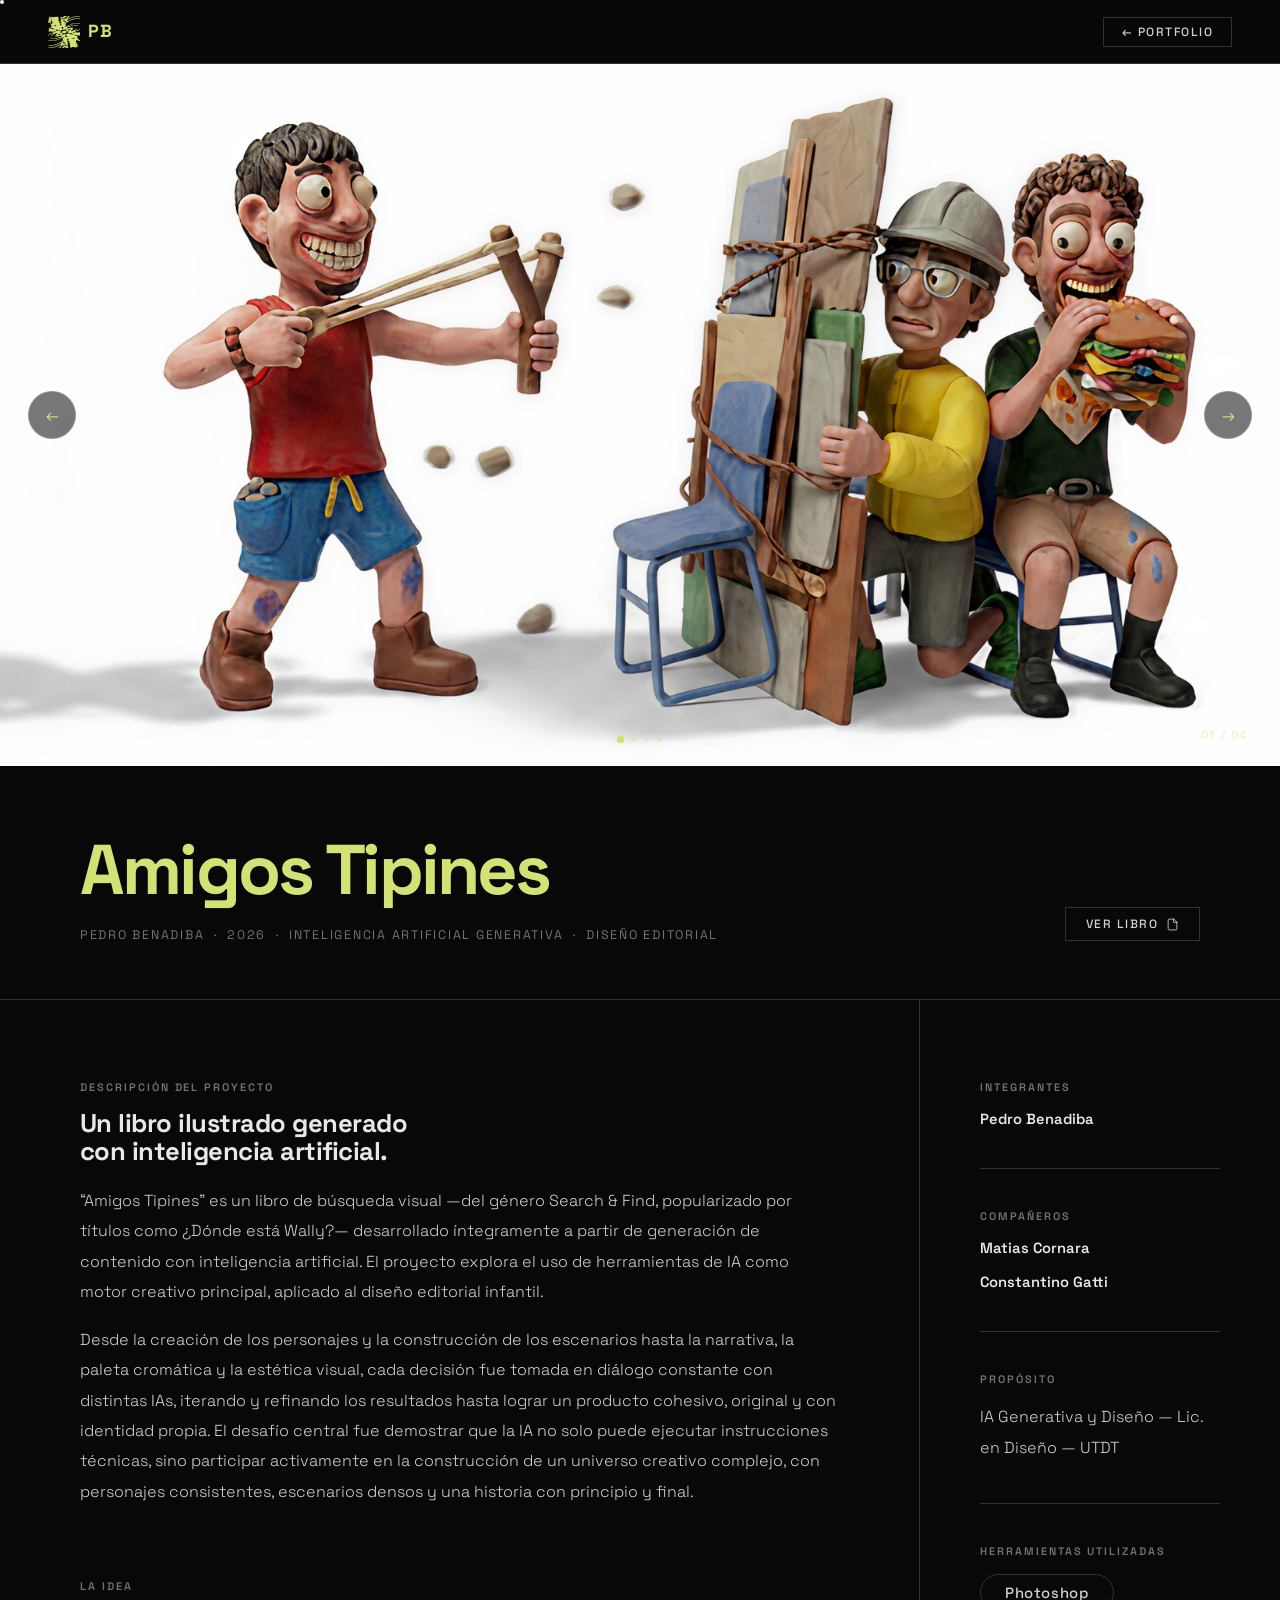
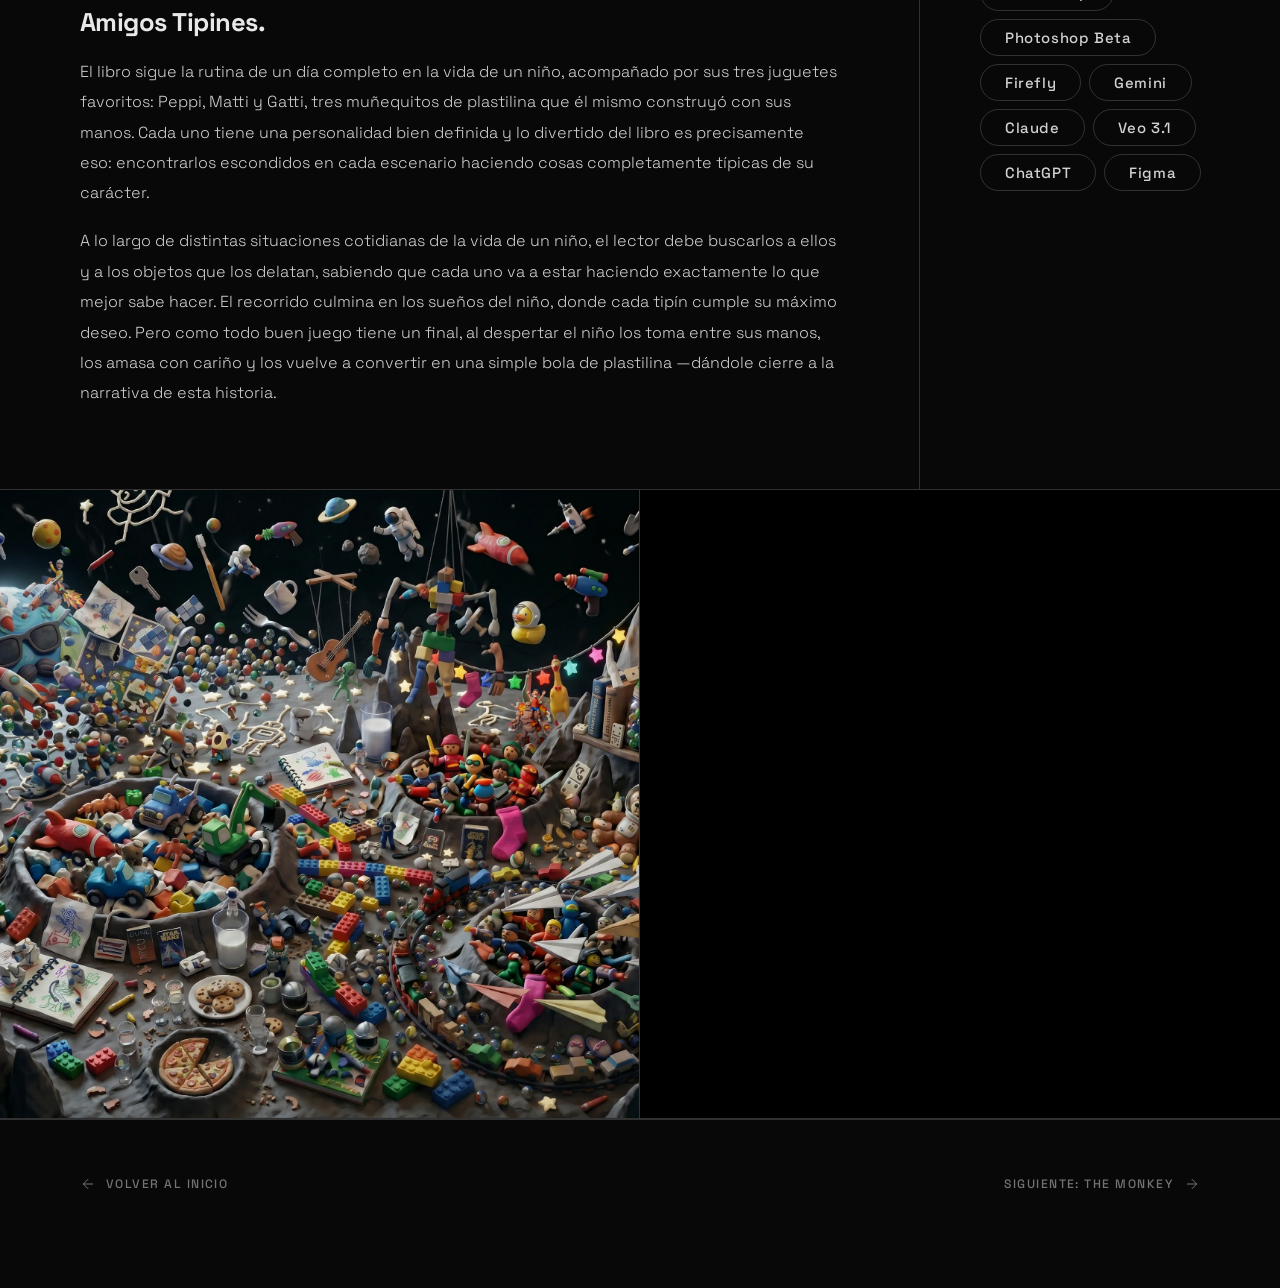
==== commit 0d00ed4b: "cambios" ====
--- a/amigos-tipines.html
+++ b/amigos-tipines.html
@@ -4,6 +4,7 @@
   <meta charset="UTF-8">
   <meta name="viewport" content="width=device-width, initial-scale=1.0">
   <title>Amigos Tipines — Pedro Benadiba</title>
+  <link rel="icon" type="image/svg+xml" href="favicon.svg">
   <link rel="preconnect" href="https://fonts.googleapis.com">
   <link rel="preconnect" href="https://fonts.gstatic.com" crossorigin>
   <link href="https://fonts.googleapis.com/css2?family=Space+Grotesk:wght@300;400;500;600;700&display=swap" rel="stylesheet">
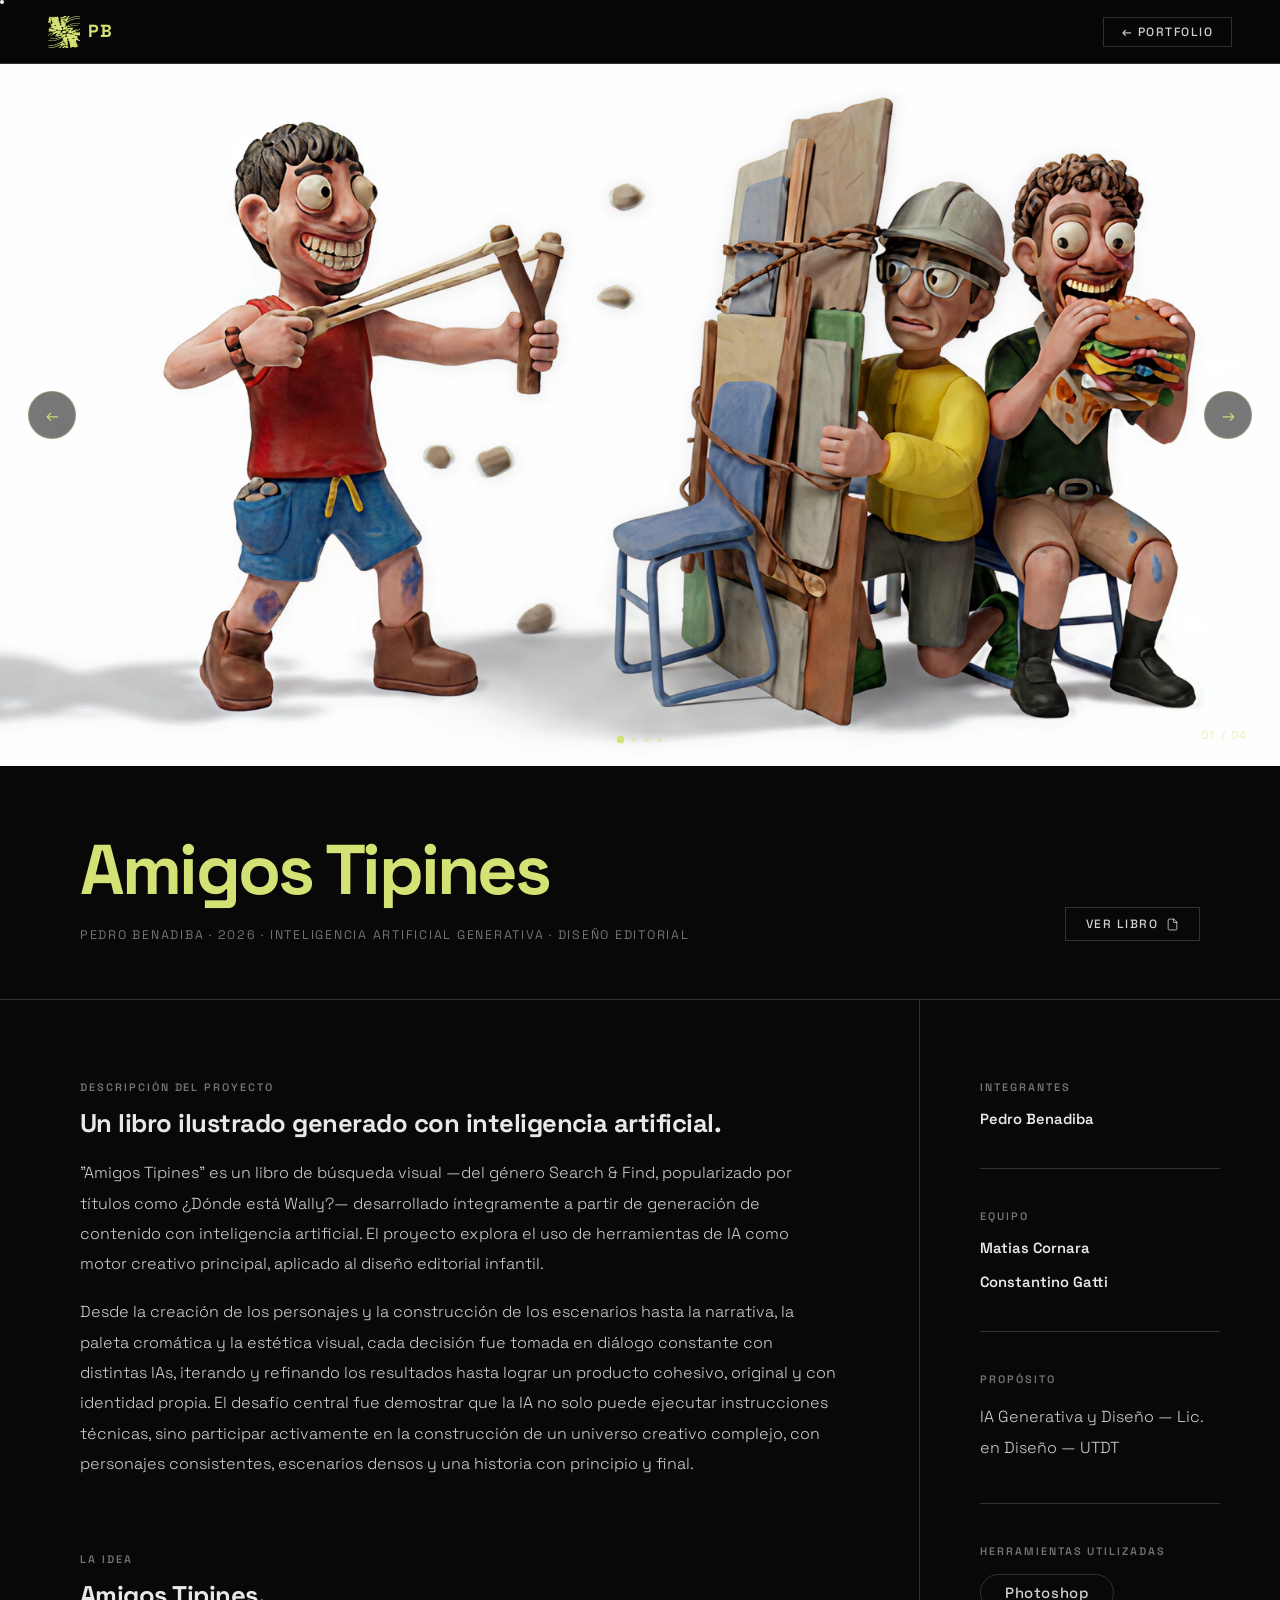
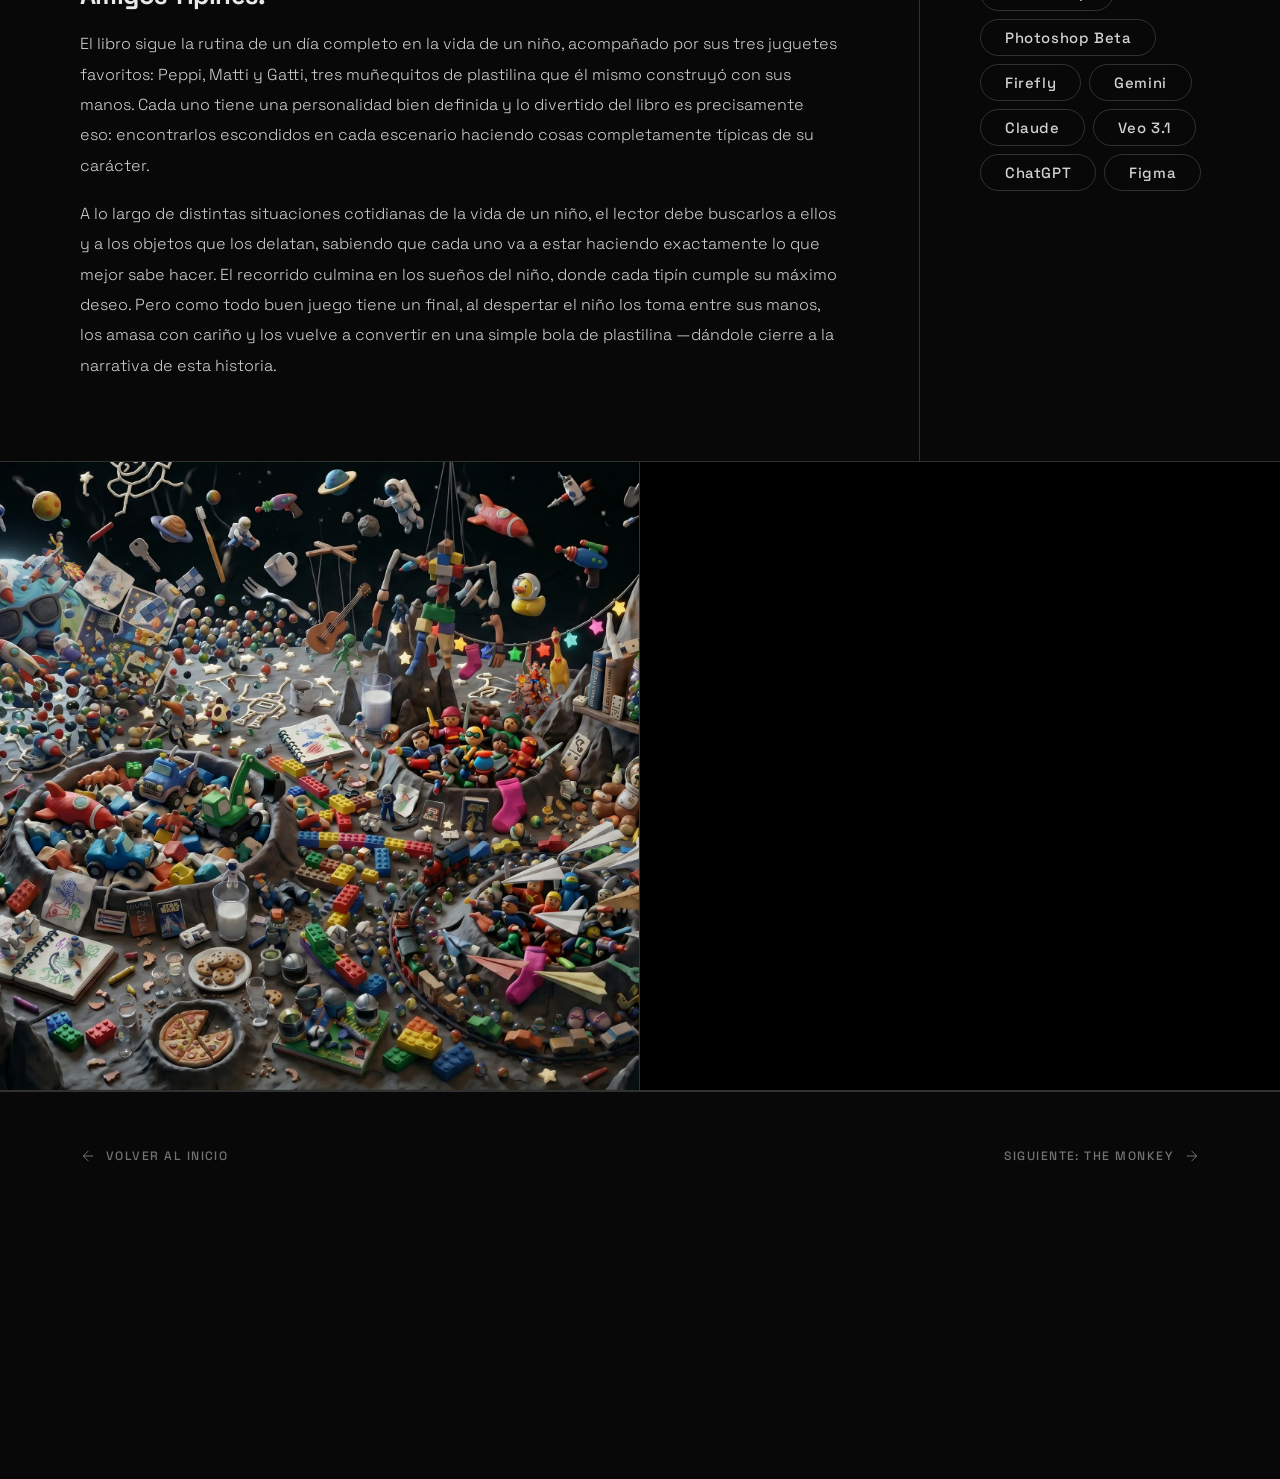
==== commit d026f834: "cambios, finales(?" ====
--- a/amigos-tipines.html
+++ b/amigos-tipines.html
@@ -57,7 +57,7 @@
   <header class="proyecto-header">
     <div class="proyecto-header__content">
       <h1 class="proyecto-nombre">Amigos Tipines</h1>
-      <p class="proyecto-subtitulo">
+      <p class="proyecto-subtitulo" data-i18n="proj.p4.subtitle">
         Pedro Benadiba&nbsp;&nbsp;&middot;&nbsp;&nbsp;2026&nbsp;&nbsp;&middot;&nbsp;&nbsp;Inteligencia Artificial Generativa&nbsp;&nbsp;&middot;&nbsp;&nbsp;Dise&ntilde;o Editorial
       </p>
     </div>
@@ -80,20 +80,20 @@
     <div class="info-col-main">
 
       <div class="info-block">
-        <p class="info-block__label">Descripci&oacute;n del Proyecto</p>
-        <h2 class="info-block__title">Un libro ilustrado generado<br>con inteligencia artificial.</h2>
+        <p class="info-block__label" data-i18n="proj.label.desc">Descripción del Proyecto</p>
+        <h2 class="info-block__title" data-i18n="proj.p4.desc.h">Un libro ilustrado generado<br>con inteligencia artificial.</h2>
         <div class="info-block__text">
-          <p>&ldquo;Amigos Tipines&rdquo; es un libro de b&uacute;squeda visual &mdash;del g&eacute;nero Search &amp; Find, popularizado por t&iacute;tulos como &iquest;D&oacute;nde est&aacute; Wally?&mdash; desarrollado &iacute;ntegramente a partir de generaci&oacute;n de contenido con inteligencia artificial. El proyecto explora el uso de herramientas de IA como motor creativo principal, aplicado al dise&ntilde;o editorial infantil.</p>
-          <p>Desde la creaci&oacute;n de los personajes y la construcci&oacute;n de los escenarios hasta la narrativa, la paleta crom&aacute;tica y la est&eacute;tica visual, cada decisi&oacute;n fue tomada en di&aacute;logo constante con distintas IAs, iterando y refinando los resultados hasta lograr un producto cohesivo, original y con identidad propia. El desaf&iacute;o central fue demostrar que la IA no solo puede ejecutar instrucciones t&eacute;cnicas, sino participar activamente en la construcci&oacute;n de un universo creativo complejo, con personajes consistentes, escenarios densos y una historia con principio y final.</p>
-        </div>
-      </div>
-
-      <div class="info-block">
-        <p class="info-block__label">La Idea</p>
-        <h2 class="info-block__title">Amigos Tipines.</h2>
+          <p data-i18n="proj.p4.desc.p1">&ldquo;Amigos Tipines&rdquo; es un libro de b&uacute;squeda visual &mdash;del g&eacute;nero Search &amp; Find, popularizado por t&iacute;tulos como &iquest;D&oacute;nde est&aacute; Wally?&mdash; desarrollado &iacute;ntegramente a partir de generaci&oacute;n de contenido con inteligencia artificial. El proyecto explora el uso de herramientas de IA como motor creativo principal, aplicado al dise&ntilde;o editorial infantil.</p>
+          <p data-i18n="proj.p4.desc.p2">Desde la creaci&oacute;n de los personajes y la construcci&oacute;n de los escenarios hasta la narrativa, la paleta crom&aacute;tica y la est&eacute;tica visual, cada decisi&oacute;n fue tomada en di&aacute;logo constante con distintas IAs, iterando y refinando los resultados hasta lograr un producto cohesivo, original y con identidad propia. El desaf&iacute;o central fue demostrar que la IA no solo puede ejecutar instrucciones t&eacute;cnicas, sino participar activamente en la construcci&oacute;n de un universo creativo complejo, con personajes consistentes, escenarios densos y una historia con principio y final.</p>
+        </div>
+      </div>
+
+      <div class="info-block">
+        <p class="info-block__label" data-i18n="proj.label.idea">La Idea</p>
+        <h2 class="info-block__title" data-i18n="proj.p4.idea.h">Amigos Tipines.</h2>
         <div class="info-block__text">
-          <p>El libro sigue la rutina de un d&iacute;a completo en la vida de un ni&ntilde;o, acompa&ntilde;ado por sus tres juguetes favoritos: Peppi, Matti y Gatti, tres mu&ntilde;equitos de plastilina que &eacute;l mismo construy&oacute; con sus manos. Cada uno tiene una personalidad bien definida y lo divertido del libro es precisamente eso: encontrarlos escondidos en cada escenario haciendo cosas completamente t&iacute;picas de su car&aacute;cter.</p>
-          <p>A lo largo de distintas situaciones cotidianas de la vida de un ni&ntilde;o, el lector debe buscarlos a ellos y a los objetos que los delatan, sabiendo que cada uno va a estar haciendo exactamente lo que mejor sabe hacer. El recorrido culmina en los sue&ntilde;os del ni&ntilde;o, donde cada tip&iacute;n cumple su m&aacute;ximo deseo. Pero como todo buen juego tiene un final, al despertar el ni&ntilde;o los toma entre sus manos, los amasa con cari&ntilde;o y los vuelve a convertir en una simple bola de plastilina &mdash;d&aacute;ndole cierre a la narrativa de esta historia.</p>
+          <p data-i18n="proj.p4.idea.p1">El libro sigue la rutina de un d&iacute;a completo en la vida de un ni&ntilde;o, acompa&ntilde;ado por sus tres juguetes favoritos: Peppi, Matti y Gatti, tres mu&ntilde;equitos de plastilina que &eacute;l mismo construy&oacute; con sus manos. Cada uno tiene una personalidad bien definida y lo divertido del libro es precisamente eso: encontrarlos escondidos en cada escenario haciendo cosas completamente t&iacute;picas de su car&aacute;cter.</p>
+          <p data-i18n="proj.p4.idea.p2">A lo largo de distintas situaciones cotidianas de la vida de un ni&ntilde;o, el lector debe buscarlos a ellos y a los objetos que los delatan, sabiendo que cada uno va a estar haciendo exactamente lo que mejor sabe hacer. El recorrido culmina en los sue&ntilde;os del ni&ntilde;o, donde cada tip&iacute;n cumple su m&aacute;ximo deseo. Pero como todo buen juego tiene un final, al despertar el ni&ntilde;o los toma entre sus manos, los amasa con cari&ntilde;o y los vuelve a convertir en una simple bola de plastilina &mdash;d&aacute;ndole cierre a la narrativa de esta historia.</p>
         </div>
       </div>
 
@@ -102,7 +102,7 @@
     <div class="info-col-side">
 
       <div class="info-block">
-        <p class="info-block__label">Integrantes</p>
+        <p class="info-block__label" data-i18n="proj.label.members">Integrantes</p>
         <div class="designers-list">
           <div class="designer-item">
             <span class="designer-name">Pedro Benadiba</span>
@@ -113,7 +113,7 @@
       <hr class="info-divider">
 
       <div class="info-block">
-        <p class="info-block__label">Compa&ntilde;eros</p>
+        <p class="info-block__label" data-i18n="proj.label.team">Equipo</p>
         <div class="designers-list">
           <div class="designer-item">
             <span class="designer-name">Matias Cornara</span>
@@ -127,16 +127,16 @@
       <hr class="info-divider">
 
       <div class="info-block">
-        <p class="info-block__label">Prop&oacute;sito</p>
+        <p class="info-block__label" data-i18n="proj.label.purpose">Propósito</p>
         <div class="info-block__text">
-          <p>IA Generativa y Dise&ntilde;o &mdash; Lic. en Dise&ntilde;o &mdash; UTDT</p>
+          <p data-i18n="proj.p4.purpose">IA Generativa y Dise&ntilde;o &mdash; Lic. en Dise&ntilde;o &mdash; UTDT</p>
         </div>
       </div>
 
       <hr class="info-divider">
 
       <div class="info-block">
-        <p class="info-block__label">Herramientas Utilizadas</p>
+        <p class="info-block__label" data-i18n="proj.label.tools">Herramientas Utilizadas</p>
         <div class="tools-grid">
           <span class="tag">Photoshop</span>
           <span class="tag">Photoshop Beta</span>
@@ -199,7 +199,7 @@
   </nav>
 
   <!-- MODAL VISOR FLIPBOOK -->
-  <div class="pdf-modal" id="pdfModal" role="dialog" aria-modal="true" aria-label="Visor del libro" aria-hidden="true">
+  <div class="pdf-modal" id="pdfModal" role="dialog" aria-modal="true" aria-label="Visor del libro" aria-hidden="true" style="position:relative;">
     <div class="pdf-modal__bar">
       <button class="pdf-modal__close" id="pdfClose" aria-label="Cerrar visor">&#10005;</button>
     </div>
@@ -213,6 +213,7 @@
       allow="clipboard-write"
       scrolling="no"
     ></iframe>
+    <div class="pdf-modal__heyzine-cover" aria-hidden="true"></div>
   </div>
 
   <script src="js/i18n.js"></script>
--- a/css/styles.css
+++ b/css/styles.css
@@ -278,9 +278,9 @@
 
 .hero__tagline {
   font-size: clamp(1.05rem, 1.5vw, 1.25rem);
-  font-weight: 300;
-  line-height: 1.8;
-  max-width: 620px;
+  font-weight: 500;
+  line-height: 1.85;
+  max-width: 740px;
   color: var(--text);
   text-shadow: 0 0 24px var(--bg), 0 1px 4px var(--bg);
 }
@@ -617,7 +617,7 @@
 .section--design .section__body {
   grid-column: 2;
   grid-row: 1;
-  max-width: 560px;
+  max-width: 100%; /* ocupa todo el ancho de la columna derecha */
 }
 
 .section--process .cards { grid-column: 2; grid-row: 2; }
@@ -1248,4 +1248,21 @@
 
 @media (max-width: 768px) {
   .site-footer { padding: 18px 24px; }
-}
+
+  /* Chips en mobile: más pequeños, fondo negro, texto amarillo */
+  .tag {
+    font-size: 0.76rem;
+    padding: 5px 13px;
+    background: #000;
+    color: #D4E174;
+    border-color: #000;
+  }
+}
+
+/* Reducir espacio inferior en la sección Contacto */
+.section--contact .section__inner {
+  padding-bottom: 48px;
+}
+.contact__meta--static {
+  margin-top: 40px;
+}
--- a/css/proyecto.css
+++ b/css/proyecto.css
@@ -662,6 +662,36 @@
   background: #111;
 }
 
+/* Tapa el logo/marca de Heyzine en la esquina inferior del iframe */
+.pdf-modal__heyzine-cover {
+  position: absolute;
+  bottom: 0;
+  right: 0;
+  width: 110px;
+  height: 36px;
+  background: #111;
+  z-index: 10;
+  pointer-events: none;
+}
+
+/* ── Flipbook en mobile: iframe ocupa ancho completo, altura proporcional ── */
+@media (max-width: 768px) {
+  .pdf-modal {
+    flex-direction: column;
+  }
+  .pdf-modal__frame {
+    flex: none;
+    width: 100vw;
+    height: calc(100vw * 0.65); /* proporción landscape del flipbook */
+    min-height: 260px;
+  }
+  /* En mobile, cubrir el logo de Heyzine abajo a la derecha */
+  .pdf-modal__heyzine-cover {
+    width: 90px;
+    height: 30px;
+  }
+}
+
 /* ============================================================
    MODAL VISOR DE VIDEO (Ver corto / Ver video)
    ============================================================ */
@@ -778,13 +808,16 @@
     padding: 48px 24px;
   }
 
-  /* Navegación pie de página: botones en la misma fila en mobile */
+  /* Navegación pie de página: siempre en la misma fila, cada link ocupa su mitad */
   .proyecto-footer-nav {
     padding: 48px 24px 72px;
-    flex-wrap: wrap;
+    flex-wrap: nowrap;
     justify-content: space-between;
-    gap: 16px;
-  }
+    align-items: center;
+    gap: 12px;
+  }
+  .proyecto-footer-nav__link { flex: 1; }
+  .proyecto-footer-nav__link--next { justify-content: flex-end; }
 }
 
 @media (max-width: 480px) {
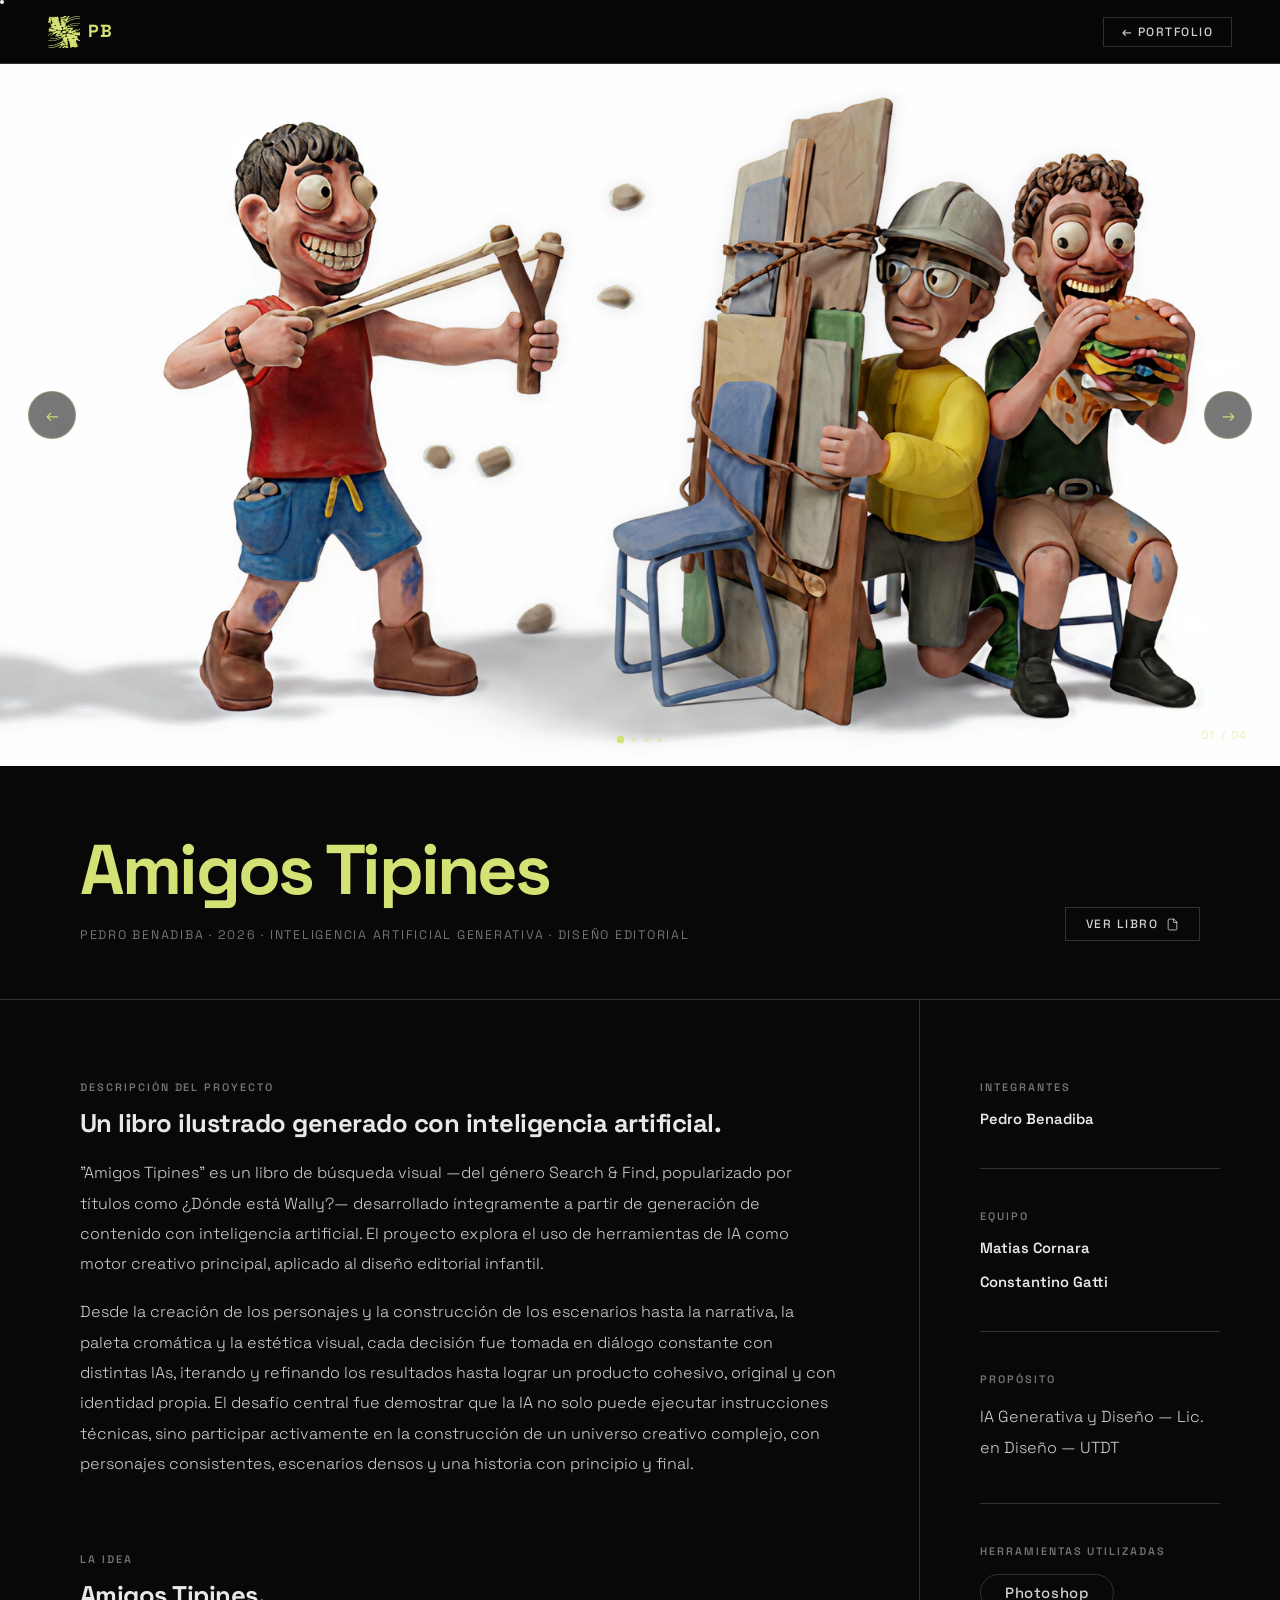
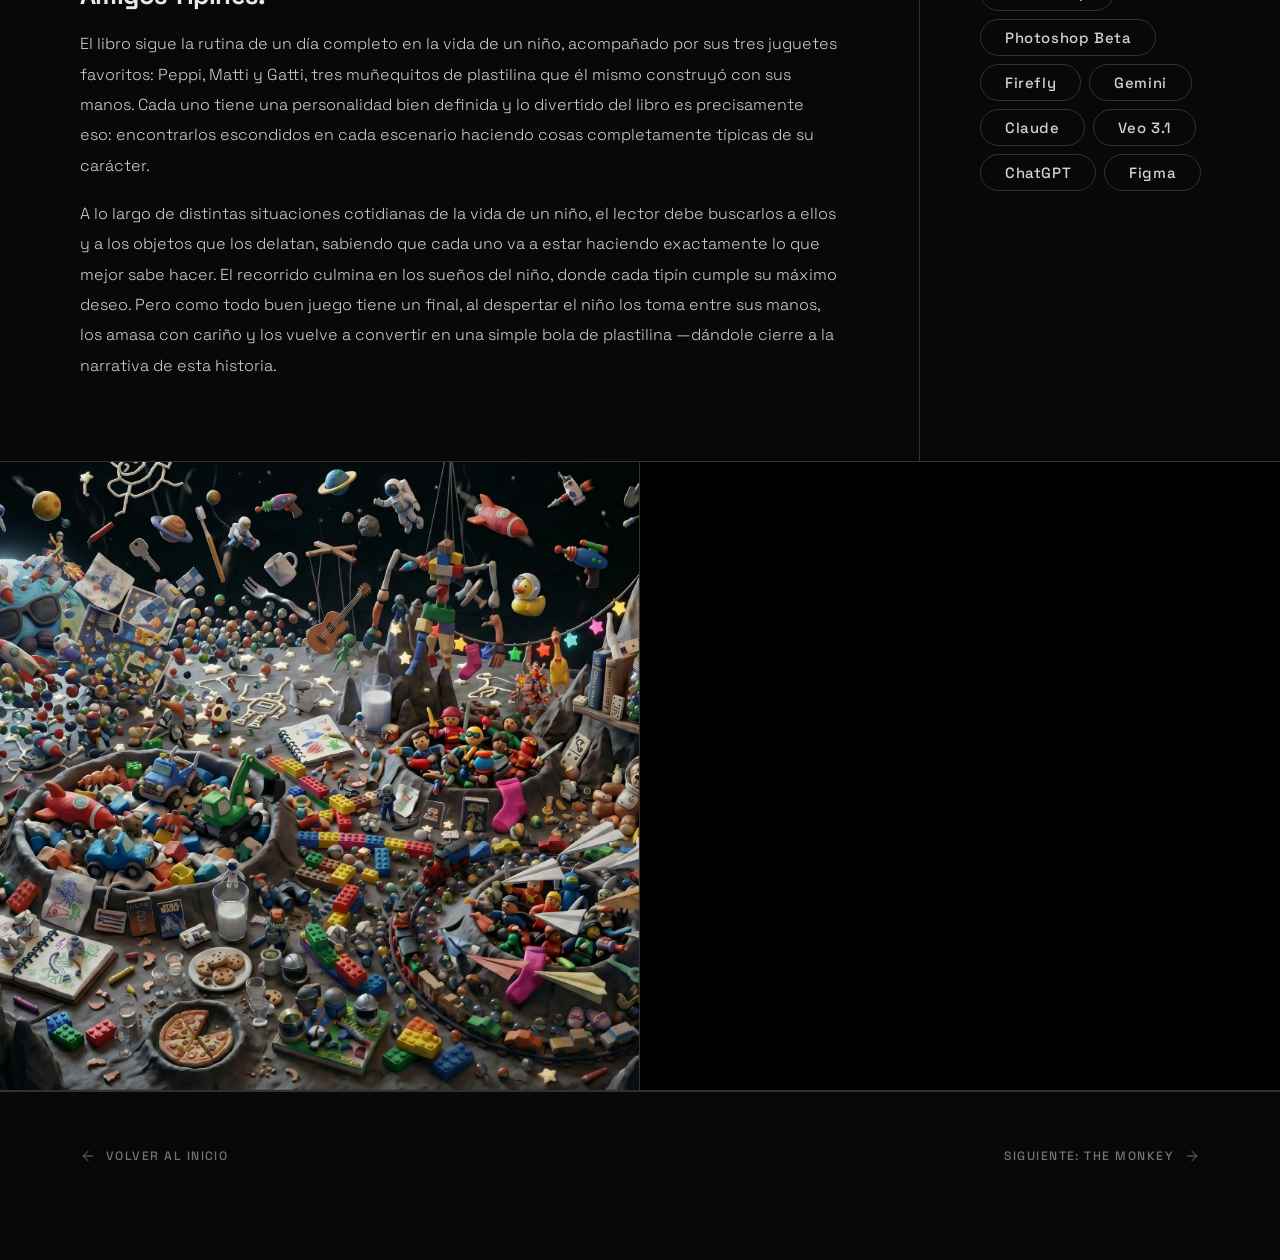
==== commit b4b56dff: "vamoooos todavia" ====
--- a/amigos-tipines.html
+++ b/amigos-tipines.html
@@ -199,7 +199,7 @@
   </nav>
 
   <!-- MODAL VISOR FLIPBOOK -->
-  <div class="pdf-modal" id="pdfModal" role="dialog" aria-modal="true" aria-label="Visor del libro" aria-hidden="true" style="position:relative;">
+  <div class="pdf-modal" id="pdfModal" role="dialog" aria-modal="true" aria-label="Visor del libro" aria-hidden="true">
     <div class="pdf-modal__bar">
       <button class="pdf-modal__close" id="pdfClose" aria-label="Cerrar visor">&#10005;</button>
     </div>
--- a/css/styles.css
+++ b/css/styles.css
@@ -540,19 +540,30 @@
   color: rgba(255,255,255,0.45);
 }
 
-/* Línea acento al hover */
-.project-card::after {
-  content: '';
+/* Borde completo que se dibuja al hover
+   SVG con pathLength="100" → dashoffset 100 (oculto) → 0 (visible)
+   Recorrido: arranca abajo-izquierda, sube, va a la derecha, baja, cierra */
+.card-border {
   position: absolute;
-  left: 0; top: 0; bottom: 0;
-  width: 3px;
-  background: var(--accent);
-  transform: scaleY(0);
-  transform-origin: bottom;
-  transition: transform 0.35s ease;
-  z-index: 3;
-}
-.project-card:hover::after { transform: scaleY(1); }
+  inset: 0;
+  width: 100%;
+  height: 100%;
+  pointer-events: none;
+  overflow: visible;
+  z-index: 4;
+}
+.card-border path {
+  fill: none;
+  stroke: var(--accent);
+  stroke-width: 2;
+  vector-effect: non-scaling-stroke;   /* grosor constante sin importar escala */
+  stroke-dasharray: 100;
+  stroke-dashoffset: 100;              /* completamente oculto */
+  transition: stroke-dashoffset 0.7s ease;
+}
+.project-card:hover .card-border path {
+  stroke-dashoffset: 0;                /* se dibuja todo el perímetro */
+}
 
 /* ============================================================
    LAYOUT ASIMÉTRICO — Escucho / Proceso / Diseño
@@ -1235,6 +1246,20 @@
   .hero__name { font-size: clamp(3rem, 14vw, 3.8rem); }
 }
 
+/* ── Blend mode mobile — gradientes CSS en #bgLayer como superficie de blend ──
+   En iOS Safari el canvas WebGL vive en su propia capa GPU y no puede
+   compositar con mix-blend-mode CSS. Estos gradientes dan al difference
+   algo contra qué trabajar, creando variaciones visibles en los títulos. */
+@media (max-width: 768px) {
+  #bgLayer {
+    background-image:
+      radial-gradient(ellipse 110% 70% at 8%  18%, rgba(54,52,34,0.55) 0%, transparent 58%),
+      radial-gradient(ellipse  80% 55% at 92% 28%, rgba(38,44,28,0.45) 0%, transparent 52%),
+      radial-gradient(ellipse  90% 50% at 55% 82%, rgba(46,44,30,0.40) 0%, transparent 50%),
+      radial-gradient(ellipse  60% 40% at 30% 65%, rgba(30,36,22,0.30) 0%, transparent 45%);
+  }
+}
+
 /* Tablet: proyectos en 2 columnas */
 @media (min-width: 769px) and (max-width: 1100px) {
   .projects__grid { grid-template-columns: repeat(2, 1fr); }
@@ -1266,3 +1291,185 @@
 .contact__meta--static {
   margin-top: 40px;
 }
+
+/* Fuerza el salto de línea fijo en el título "¡Qué onda! / Soy Pedro"
+   tanto en mobile como en desktop — independiente del ancho del viewport */
+.about-title-break { display: block; }
+
+/* ============================================================
+   SLIDER DE PROYECTOS — Solo desktop (≥ 1101px)
+   En mobile/tablet el .proj-slider actúa como div transparente
+   y el grid funciona exactamente igual que antes.
+   ============================================================ */
+
+/* Ocultar controles por defecto (se muestran solo vía media query) */
+.proj-slider__arrow,
+.proj-slider__dots { display: none; }
+
+@media (min-width: 1101px) {
+
+  /* ── Contenedor externo ─────────────────────────────────── */
+  .proj-slider {
+    position: relative;
+    width: 100%;
+    margin-top: 32px;
+    /* Altura = ancho de la card activa (62 %) × proporción 4:3 ≈ 46.5 % del contenedor */
+    height: clamp(360px, 46.5vw, 740px);
+    /* Sin overflow:hidden → las cards laterales se extienden hasta el borde del viewport,
+       que es quien corta gracias al overflow-x:hidden del html */
+    overflow: visible;
+    cursor: grab;
+    user-select: none;
+  }
+  .proj-slider.is-dragging { cursor: grabbing; }
+
+  /* La grilla pierde display:grid y pasa a ser el contenedor absoluto */
+  .proj-slider .projects__grid {
+    display: block;
+    position: absolute;
+    inset: 0;
+    margin-top: 0;
+  }
+
+  /* ── Todas las cards: centradas, invisibles por defecto ─── */
+  .proj-slider .project-card {
+    position: absolute;
+    top: 0;
+    left: 50%;
+    width: 62%;
+    height: 100%;
+    aspect-ratio: unset;                /* anula el 4/3 base */
+    opacity: 0;
+    pointer-events: none;
+    transform: translateX(-50%);
+    transition:
+      transform 0.65s cubic-bezier(0.25, 0.46, 0.45, 0.94),
+      opacity   0.65s ease;
+    will-change: transform, opacity;
+  }
+
+  /* Overlay de oscuridad sobre cards no activas — usa ::before */
+  .proj-slider .project-card::before {
+    content: '';
+    position: absolute;
+    inset: 0;
+    background: rgba(0,0,0,0);
+    z-index: 10;
+    transition: background 0.5s ease;
+    pointer-events: none;
+  }
+  .proj-slider .project-card.ps-prev::before,
+  .proj-slider .project-card.ps-next::before {
+    background: rgba(0,0,0,0.58);
+  }
+  /* Al hover en una card lateral, el velo se aclara */
+  .proj-slider .project-card.ps-prev:hover::before,
+  .proj-slider .project-card.ps-next:hover::before {
+    background: rgba(0,0,0,0.15);
+  }
+
+  /* ── Estado ACTIVO ──────────────────────────────────────── */
+  .proj-slider .project-card.ps-active {
+    opacity: 1;
+    pointer-events: auto;
+    z-index: 3;
+    transform: translateX(-50%) scale(1);
+  }
+
+  /* ── Estado ANTERIOR (izquierda) ───────────────────────── */
+  .proj-slider .project-card.ps-prev {
+    opacity: 1;
+    pointer-events: auto;
+    z-index: 2;
+    /* offset 90% del propio ancho → gap visible de ~30px con la card activa,
+       sliver de ~16% del contenedor asomando por la izquierda */
+    transform: translateX(calc(-50% - 90%)) scale(0.70);
+    cursor: pointer;
+  }
+
+  /* ── Estado SIGUIENTE (derecha) ────────────────────────── */
+  .proj-slider .project-card.ps-next {
+    opacity: 1;
+    pointer-events: auto;
+    z-index: 2;
+    transform: translateX(calc(-50% + 90%)) scale(0.70);
+    cursor: pointer;
+  }
+
+  /* ── Estados LEJANOS (ocultos) ─────────────────────────── */
+  .proj-slider .project-card.ps-far-prev {
+    opacity: 0;
+    pointer-events: none;
+    z-index: 1;
+    transform: translateX(calc(-50% - 180%)) scale(0.55);
+  }
+  .proj-slider .project-card.ps-far-next {
+    opacity: 0;
+    pointer-events: none;
+    z-index: 1;
+    transform: translateX(calc(-50% + 180%)) scale(0.55);
+  }
+
+  /* ── Flechas ────────────────────────────────────────────── */
+  .proj-slider__arrow {
+    display: flex;
+    align-items: center;
+    justify-content: center;
+    position: absolute;
+    top: 50%;
+    transform: translateY(-50%);
+    z-index: 20;
+    width: 44px;
+    height: 44px;
+    border-radius: 50%;
+    background: rgba(0,0,0,0.55);
+    border: 1px solid rgba(212,225,116,0.28);
+    color: var(--accent);
+    font-size: 1.1rem;
+    cursor: pointer;
+    transition: background 0.2s ease, border-color 0.2s ease;
+  }
+  .proj-slider__arrow:hover {
+    background: rgba(0,0,0,0.88);
+    border-color: var(--accent);
+  }
+  .proj-slider__arrow--prev { left:  1.8%; }
+  .proj-slider__arrow--next { right: 1.8%; }
+
+  /* ── Puntos de navegación — debajo del slider, caja negra ── */
+  .proj-slider__dots {
+    display: flex;
+    gap: 10px;
+    align-items: center;
+    position: absolute;
+    /* fuera de la foto: justo debajo del slider */
+    top: calc(100% + 18px);
+    left: 50%;
+    transform: translateX(-50%);
+    z-index: 20;
+    background: #000;
+    border-radius: 24px;
+    padding: 9px 20px;
+  }
+  .proj-slider__dot {
+    width: 7px;
+    height: 7px;
+    border-radius: 50%;
+    background: rgba(212,225,116,0.35);
+    border: 1px solid rgba(212,225,116,0.50);
+    padding: 0;
+    cursor: pointer;
+    transition: background 0.25s ease, transform 0.25s ease, border-color 0.25s ease;
+  }
+  .proj-slider__dot.is-active {
+    background: #D4E174;
+    border-color: #D4E174;
+    transform: scale(1.5);
+  }
+
+  /* Espacio para que los dots no queden pegados a la siguiente sección */
+  .proj-slider {
+    margin-bottom: 52px;
+  }
+
+}
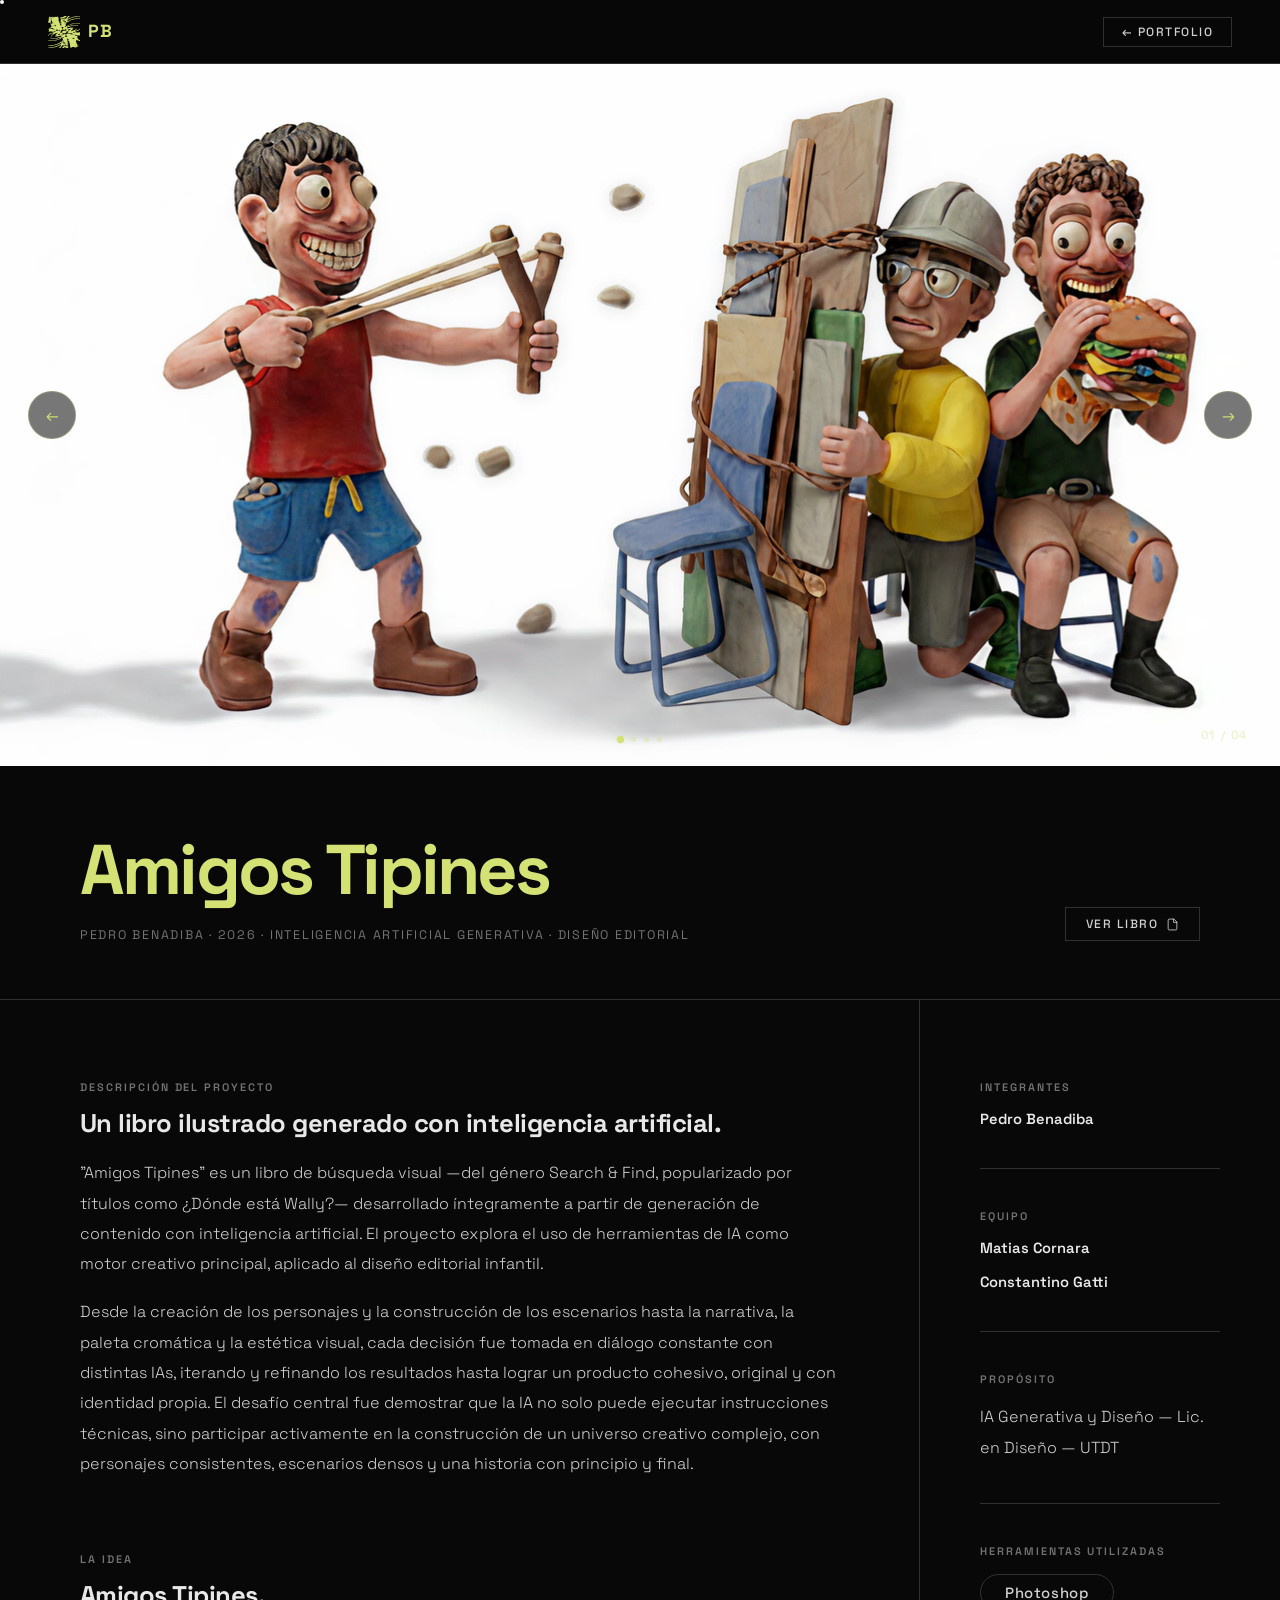
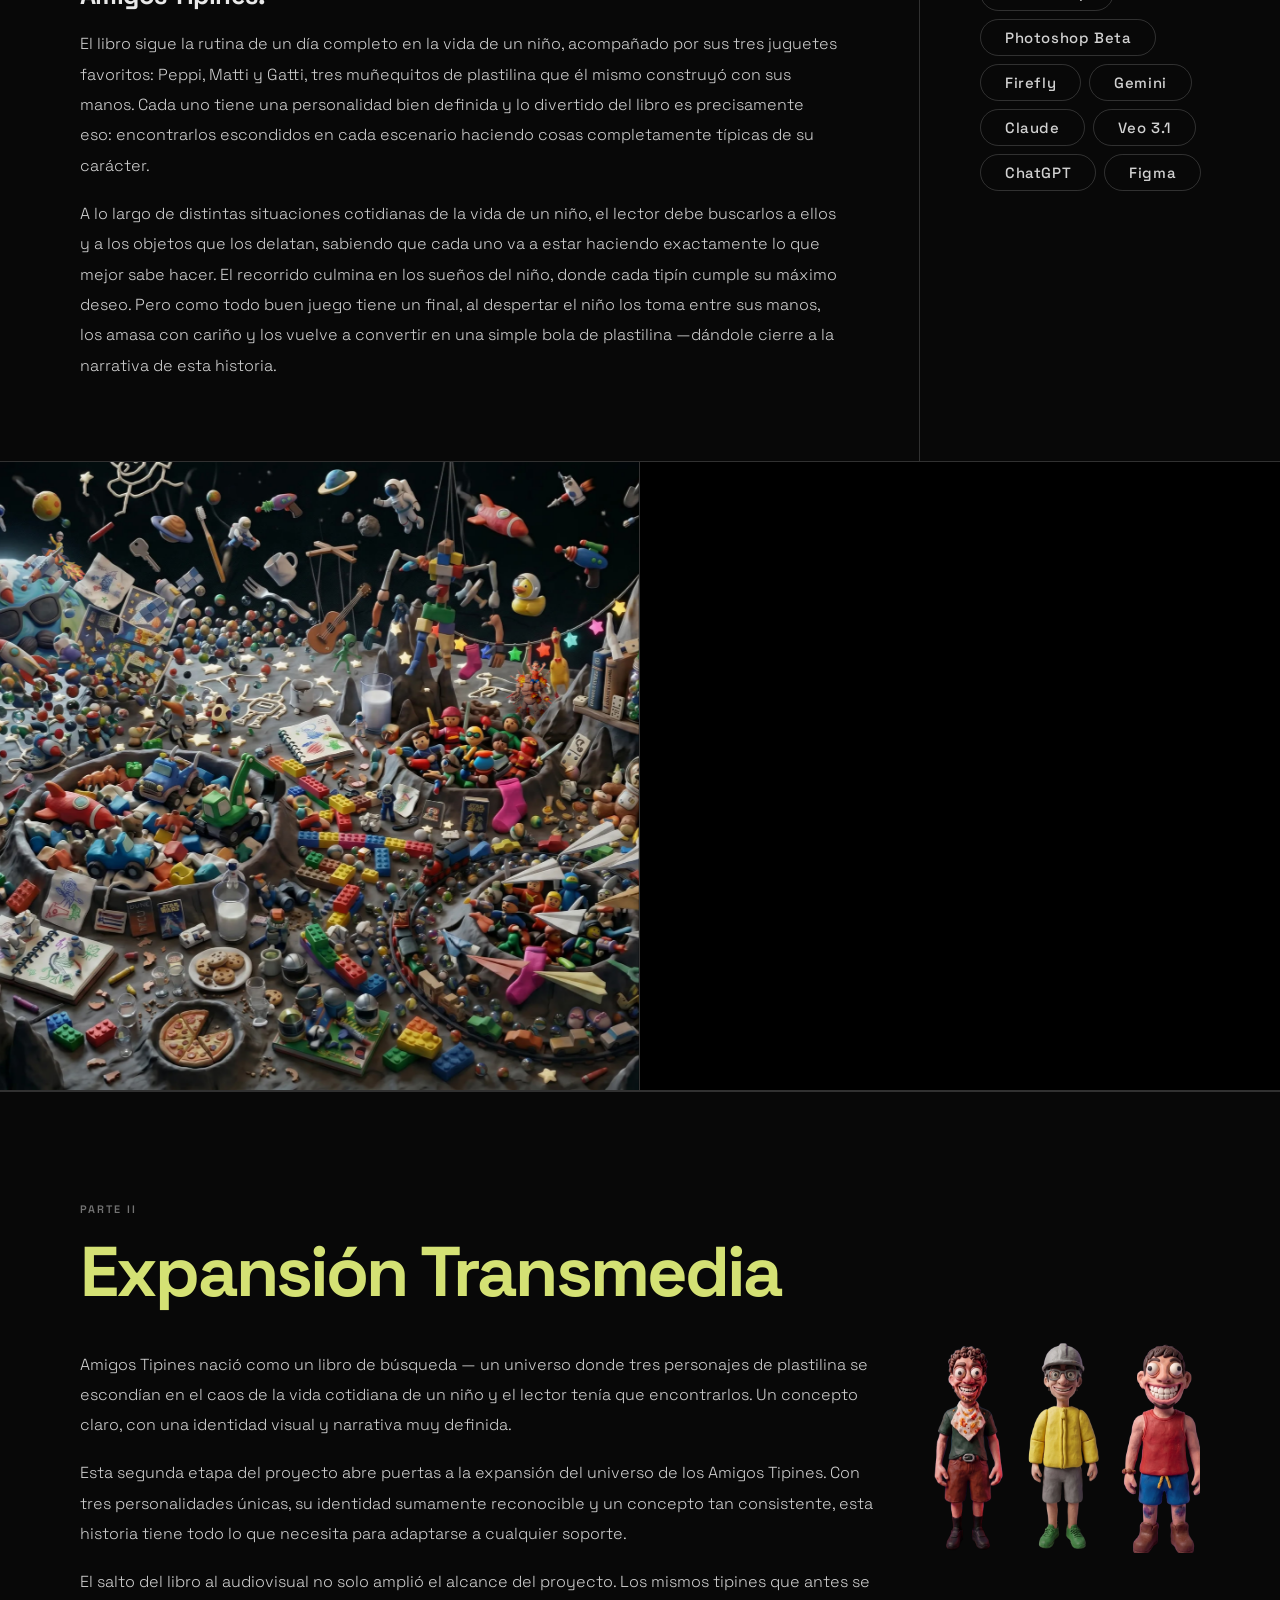
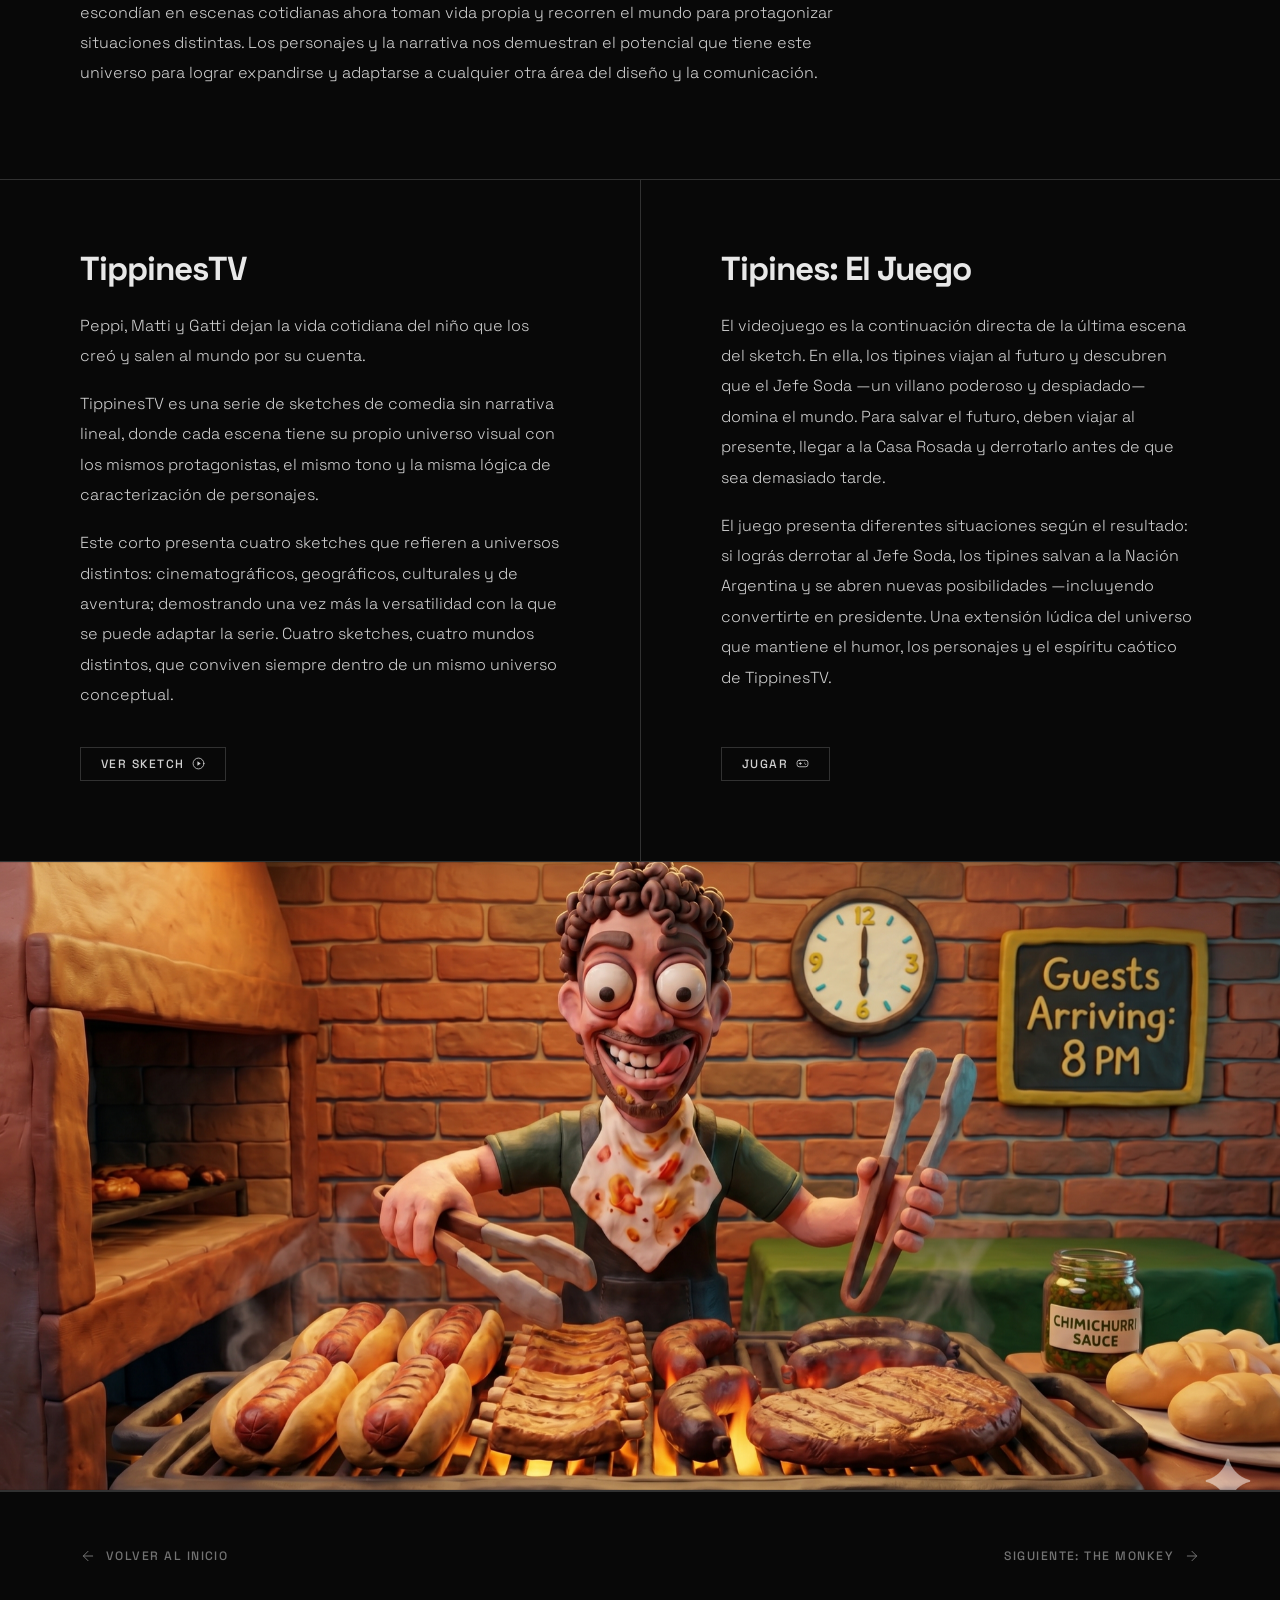
==== commit c9eabb4d: "Parte II Amigos Tipines, experiencia en contacto y optimizacion de imagenes" ====
--- a/amigos-tipines.html
+++ b/amigos-tipines.html
@@ -180,6 +180,93 @@
     </div>
 
   </section><!-- /proy-media -->
+
+  <!-- ══════════════════════════════════════════════════════════
+       PARTE II — EXPANSIÓN TRANSMEDIA
+       ══════════════════════════════════════════════════════════ -->
+  <section class="expansion" id="expansion">
+
+    <div class="expansion__head">
+
+      <div class="expansion__head-text">
+        <p class="expansion__label" data-i18n="proj.p4.exp.label">Parte II</p>
+        <h2 class="expansion__title" data-i18n="proj.p4.exp.title">Expansión Transmedia</h2>
+        <div class="expansion__intro">
+          <p data-i18n="proj.p4.exp.p1">Amigos Tipines nació como un libro de búsqueda &mdash; un universo donde tres personajes de plastilina se escondían en el caos de la vida cotidiana de un niño y el lector tenía que encontrarlos. Un concepto claro, con una identidad visual y narrativa muy definida.</p>
+          <p data-i18n="proj.p4.exp.p2">Esta segunda etapa del proyecto abre puertas a la expansión del universo de los Amigos Tipines. Con tres personalidades únicas, su identidad sumamente reconocible y un concepto tan consistente, esta historia tiene todo lo que necesita para adaptarse a cualquier soporte.</p>
+          <p data-i18n="proj.p4.exp.p3">El salto del libro al audiovisual no solo amplió el alcance del proyecto. Los mismos tipines que antes se escondían en escenas cotidianas ahora toman vida propia y recorren el mundo para protagonizar situaciones distintas. Los personajes y la narrativa nos demuestran el potencial que tiene este universo para lograr expandirse y adaptarse a cualquier otra área del diseño y la comunicación.</p>
+        </div>
+      </div>
+
+      <!-- Los tres tipines a la derecha del texto -->
+      <div class="expansion__head-art">
+        <img src="images/tipines_trio.png" alt="Peppi, Matti y Gatti — los tres Amigos Tipines">
+      </div>
+
+    </div>
+
+    <div class="expansion__split">
+
+      <!-- ── Izquierda: TippinesTV ── -->
+      <div class="expansion__col">
+        <h3 class="expansion__col-title" data-i18n="proj.p4.tv.h">TippinesTV</h3>
+        <div class="expansion__col-text">
+          <p data-i18n="proj.p4.tv.p1">Peppi, Matti y Gatti dejan la vida cotidiana del niño que los creó y salen al mundo por su cuenta.</p>
+          <p data-i18n="proj.p4.tv.p2">TippinesTV es una serie de sketches de comedia sin narrativa lineal, donde cada escena tiene su propio universo visual con los mismos protagonistas, el mismo tono y la misma lógica de caracterización de personajes.</p>
+          <p data-i18n="proj.p4.tv.p3">Este corto presenta cuatro sketches que refieren a universos distintos: cinematográficos, geográficos, culturales y de aventura; demostrando una vez más la versatilidad con la que se puede adaptar la serie. Cuatro sketches, cuatro mundos distintos, que conviven siempre dentro de un mismo universo conceptual.</p>
+        </div>
+        <button class="proyecto-pdf-btn" id="btnVerCorto" aria-label="Ver el sketch">
+          <span data-i18n="proj.btn.sketch">Ver sketch</span>
+          <svg viewBox="0 0 24 24" fill="none" stroke="currentColor" stroke-width="1.5"
+               stroke-linecap="round" stroke-linejoin="round" aria-hidden="true">
+            <circle cx="12" cy="12" r="10"/>
+            <polygon points="10 8 16 12 10 16 10 8" fill="currentColor" stroke="none"/>
+          </svg>
+        </button>
+      </div>
+
+      <!-- ── Derecha: Tipines: El Juego ── -->
+      <div class="expansion__col">
+        <h3 class="expansion__col-title" data-i18n="proj.p4.game.h">Tipines: El Juego</h3>
+        <div class="expansion__col-text">
+          <p data-i18n="proj.p4.game.p1">El videojuego es la continuación directa de la última escena del sketch. En ella, los tipines viajan al futuro y descubren que el Jefe Soda &mdash;un villano poderoso y despiadado&mdash; domina el mundo. Para salvar el futuro, deben viajar al presente, llegar a la Casa Rosada y derrotarlo antes de que sea demasiado tarde.</p>
+          <p data-i18n="proj.p4.game.p2">El juego presenta diferentes situaciones según el resultado: si lográs derrotar al Jefe Soda, los tipines salvan a la Nación Argentina y se abren nuevas posibilidades &mdash;incluyendo convertirte en presidente. Una extensión lúdica del universo que mantiene el humor, los personajes y el espíritu caótico de TippinesTV.</p>
+        </div>
+        <a class="proyecto-pdf-btn" id="btnJugar" href="https://constantinogatti.github.io/los-tipines/" target="_blank" rel="noopener noreferrer" aria-label="Jugar al videojuego">
+          <span data-i18n="proj.btn.play">Jugar</span>
+          <svg viewBox="0 0 24 24" fill="none" stroke="currentColor" stroke-width="1.5"
+               stroke-linecap="round" stroke-linejoin="round" aria-hidden="true">
+            <line x1="6" y1="12" x2="10" y2="12"/>
+            <line x1="8" y1="10" x2="8" y2="14"/>
+            <circle cx="16" cy="11" r="1" fill="currentColor" stroke="none"/>
+            <circle cx="18" cy="13.5" r="1" fill="currentColor" stroke="none"/>
+            <rect x="2" y="6" width="20" height="12" rx="4"/>
+          </svg>
+        </a>
+      </div>
+
+    </div>
+  </section><!-- /expansion -->
+
+  <!-- ══════════════════════════════════════════════════════════
+       MEDIA EXPANSIÓN — galería de imágenes a ancho completo
+       ══════════════════════════════════════════════════════════ -->
+  <section class="proy-media proy-media--full">
+
+    <div class="proy-media__gallery">
+      <img class="proy-gallery__img" src="images/exp_01.png" alt="Peppi en el asado">
+      <img class="proy-gallery__img" src="images/exp_02.png" alt="Los tipines tras la cortina">
+      <img class="proy-gallery__img" src="images/exp_03.png" alt="Sketch — escena 3">
+      <img class="proy-gallery__img" src="images/exp_04.png" alt="Sketch — escena 4">
+      <img class="proy-gallery__img" src="images/exp_05.png" alt="Sketch — escena 5">
+      <img class="proy-gallery__img" src="images/exp_06.png" alt="Sketch — escena 6">
+      <img class="proy-gallery__img" src="images/exp_07.png" alt="Escena futurista">
+      <img class="proy-gallery__img" src="images/exp_08.png" alt="Ciudad cyberpunk">
+      <img class="proy-gallery__img" src="images/exp_09.png" alt="Supersoda BOSS">
+    </div>
+
+  </section><!-- /proy-media expansión -->
+
   <!-- NAVEGACIÓN PIE DE PÁGINA -->
   <nav class="proyecto-footer-nav" aria-label="Navegación entre proyectos">
     <a href="index.html#proyectos" class="proyecto-footer-nav__link proyecto-footer-nav__link--back">
@@ -216,6 +303,18 @@
     <div class="pdf-modal__heyzine-cover" aria-hidden="true"></div>
   </div>
 
+  <!-- MODAL VISOR DE VIDEO — sketch TippinesTV -->
+  <div class="video-modal" id="videoModal" role="dialog" aria-modal="true" aria-label="Ver sketch" aria-hidden="true">
+    <div class="video-modal__bar">
+      <button class="video-modal__close" id="videoClose" aria-label="Cerrar visor">&#10005;</button>
+    </div>
+    <div class="video-modal__body">
+      <video class="video-modal__player" id="videoPlayer" controls preload="metadata">
+        <source src="images/tippinestv.mp4" type="video/mp4">
+      </video>
+    </div>
+  </div>
+
   <script src="js/i18n.js"></script>
   <script src="js/proyecto.js"></script>
 
--- a/css/styles.css
+++ b/css/styles.css
@@ -862,6 +862,62 @@
   color: var(--text-dim);
   opacity: 0.75;
   max-width: 72%;          /* al menos 60-70 % del contenedor — texto amplio, no comprimido */
+}
+
+/* Experiencia — dos columnas dentro de la misma celda (actual | anterior).
+   Hereda tipografía y colores del texto de Formación. */
+.contact__exp-grid {
+  display: grid;
+  grid-template-columns: 1fr 1fr;
+  gap: 32px;
+  margin-top: 10px;
+}
+
+.contact__exp-item {
+  display: flex;
+  flex-direction: column;
+  gap: 2px;
+}
+
+/* Separador entre las dos experiencias */
+.contact__exp-item + .contact__exp-item {
+  border-left: 1px solid var(--border);
+  padding-left: 32px;
+}
+
+/* 1 — Empresa: lo más destacado del bloque */
+.contact__exp-name {
+  font-size: clamp(0.88rem, 1.05vw, 1rem);
+  font-weight: 500;
+  line-height: 1.5;
+}
+
+/* 2 — Período: lo más sutil, fino y tenue */
+.contact__exp-when {
+  font-size: clamp(0.72rem, 0.82vw, 0.8rem);
+  font-weight: 300;
+  color: var(--text-dim);
+  opacity: 0.5;
+  letter-spacing: 0.02em;
+}
+
+/* 3 — Rol: intermedio */
+.contact__exp-role {
+  font-size: clamp(0.78rem, 0.9vw, 0.88rem);
+  font-weight: 400;
+  color: var(--text-dim);
+  opacity: 0.8;
+  margin-top: 4px;
+}
+
+/* 4 — Descripción */
+.contact__exp-desc {
+  font-size: clamp(0.78rem, 0.9vw, 0.88rem);
+  font-weight: 300;
+  color: var(--text-dim);
+  opacity: 0.7;
+  margin-top: 12px;
+  line-height: 1.6;
 }
 
 /* Celda base — solo línea superior, sin recuadro */
@@ -1042,6 +1098,14 @@
   opacity: 1;
   pointer-events: all;
 }
+@media (max-width: 768px) {
+  .mobile-nav {
+    background-image: url('../images/fondo_menuopciones_mobile.png');
+    background-size: cover;
+    background-position: center;
+    background-repeat: no-repeat;
+  }
+}
 .mobile-nav__link {
   font-size: clamp(2rem, 10vw, 3.5rem);
   font-weight: 700;
@@ -1239,6 +1303,18 @@
   /* En mobile, Formación ocupa el ancho completo disponible */
   .contact__meta--static { margin-top: 32px; }
   .contact__meta--static .contact__cell-value { max-width: 100%; }
+
+  /* Experiencia: las dos empresas se apilan, separador horizontal */
+  .contact__exp-grid {
+    grid-template-columns: 1fr;
+    gap: 28px;
+  }
+  .contact__exp-item + .contact__exp-item {
+    border-left: none;
+    padding-left: 0;
+    border-top: 1px solid var(--border);
+    padding-top: 28px;
+  }
 }
 
 @media (max-width: 480px) {
@@ -1246,17 +1322,14 @@
   .hero__name { font-size: clamp(3rem, 14vw, 3.8rem); }
 }
 
-/* ── Blend mode mobile — gradientes CSS en #bgLayer como superficie de blend ──
+/* ── Mix-blend-mode mobile — desactivado completamente ──────────────────
    En iOS Safari el canvas WebGL vive en su propia capa GPU y no puede
-   compositar con mix-blend-mode CSS. Estos gradientes dan al difference
-   algo contra qué trabajar, creando variaciones visibles en los títulos. */
+   compositar con mix-blend-mode CSS, generando manchas y artefactos.
+   En mobile los títulos usan color normal sin blend. */
 @media (max-width: 768px) {
-  #bgLayer {
-    background-image:
-      radial-gradient(ellipse 110% 70% at 8%  18%, rgba(54,52,34,0.55) 0%, transparent 58%),
-      radial-gradient(ellipse  80% 55% at 92% 28%, rgba(38,44,28,0.45) 0%, transparent 52%),
-      radial-gradient(ellipse  90% 50% at 55% 82%, rgba(46,44,30,0.40) 0%, transparent 50%),
-      radial-gradient(ellipse  60% 40% at 30% 65%, rgba(30,36,22,0.30) 0%, transparent 45%);
+  .hero__name,
+  .section__title--xl {
+    mix-blend-mode: normal;
   }
 }
 
@@ -1313,8 +1386,7 @@
     position: relative;
     width: 100%;
     margin-top: 32px;
-    /* Altura = ancho de la card activa (62 %) × proporción 4:3 ≈ 46.5 % del contenedor */
-    height: clamp(360px, 46.5vw, 740px);
+    height: clamp(220px, 28vw, 480px);
     /* Sin overflow:hidden → las cards laterales se extienden hasta el borde del viewport,
        que es quien corta gracias al overflow-x:hidden del html */
     overflow: visible;
--- a/css/proyecto.css
+++ b/css/proyecto.css
@@ -760,6 +760,134 @@
 }
 
 /* ============================================================
+   PARTE II — EXPANSIÓN TRANSMEDIA
+   Encabezado centrado + split de dos columnas a ancho completo
+   ============================================================ */
+.expansion {
+  border-top: 1px solid var(--border);
+}
+
+/* Texto a la izquierda (alineado con los títulos de arriba) + arte a la derecha */
+.expansion__head {
+  display: grid;
+  grid-template-columns: minmax(0, 3fr) minmax(0, 1fr);
+  gap: 56px;
+  align-items: center;
+  padding: 110px 80px 90px;
+  border-bottom: 1px solid var(--border);
+}
+
+.expansion__head-art {
+  display: flex;
+  align-items: center;
+  justify-content: center;
+}
+.expansion__head-art img {
+  display: block;
+  width: 100%;
+  height: auto;
+}
+
+.expansion__label {
+  font-size: 0.68rem;
+  font-weight: 600;
+  letter-spacing: 0.18em;
+  text-transform: uppercase;
+  color: var(--muted);
+  margin-bottom: 24px;
+}
+
+.expansion__title {
+  font-size: clamp(3rem, 5.5vw, 6rem);
+  font-weight: 700;
+  line-height: 0.93;
+  letter-spacing: -0.04em;
+  color: var(--accent);
+  margin-bottom: 44px;
+}
+
+.expansion__intro {
+  max-width: 900px;
+  font-size: 1rem;
+  font-weight: 300;
+  line-height: 1.9;
+  color: var(--text-dim);
+}
+.expansion__intro p + p { margin-top: 1.1em; }
+
+/* ── Split: TippinesTV | Tipines: El Juego ── */
+.expansion__split {
+  display: grid;
+  grid-template-columns: 1fr 1fr;
+}
+
+.expansion__col {
+  padding: 72px 80px 80px;
+  display: flex;
+  flex-direction: column;
+  align-items: flex-start;
+}
+.expansion__col + .expansion__col {
+  border-left: 1px solid var(--border);
+}
+
+.expansion__col-title {
+  font-size: clamp(1.7rem, 2.6vw, 2.4rem);
+  font-weight: 700;
+  letter-spacing: -0.03em;
+  color: var(--text);
+  line-height: 1.05;
+  margin-bottom: 24px;
+}
+
+.expansion__col-text {
+  font-size: 1rem;
+  font-weight: 300;
+  line-height: 1.9;
+  color: var(--text-dim);
+  margin-bottom: 36px;
+}
+.expansion__col-text p + p { margin-top: 1.1em; }
+
+/* El botón queda pegado abajo aunque los textos midan distinto */
+.expansion__col .proyecto-pdf-btn {
+  margin-top: auto;
+  text-decoration: none;
+}
+
+/* ── Galería de la expansión: una sola columna a ancho completo ── */
+.proy-media--full {
+  grid-template-columns: 1fr;
+}
+.proy-media--full .proy-media__gallery {
+  border-right: none;
+}
+
+/* ── Responsive expansión ── */
+@media (max-width: 900px) {
+  /* El arte pasa debajo del texto */
+  .expansion__head {
+    grid-template-columns: 1fr;
+    gap: 48px;
+  }
+  .expansion__head-art img {
+    max-width: 420px;
+    margin: 0 auto;
+  }
+  .expansion__intro {
+    max-width: none;
+  }
+
+  .expansion__split {
+    grid-template-columns: 1fr;
+  }
+  .expansion__col + .expansion__col {
+    border-left: none;
+    border-top: 1px solid var(--border);
+  }
+}
+
+/* ============================================================
    RESPONSIVE
    ============================================================ */
 @media (max-width: 1024px) {
@@ -807,6 +935,10 @@
   .info-col-side {
     padding: 48px 24px;
   }
+
+  /* Expansión transmedia */
+  .expansion__head { padding: 64px 24px 56px; }
+  .expansion__col  { padding: 48px 24px 56px; }
 
   /* Navegación pie de página: siempre en la misma fila, cada link ocupa su mitad */
   .proyecto-footer-nav {
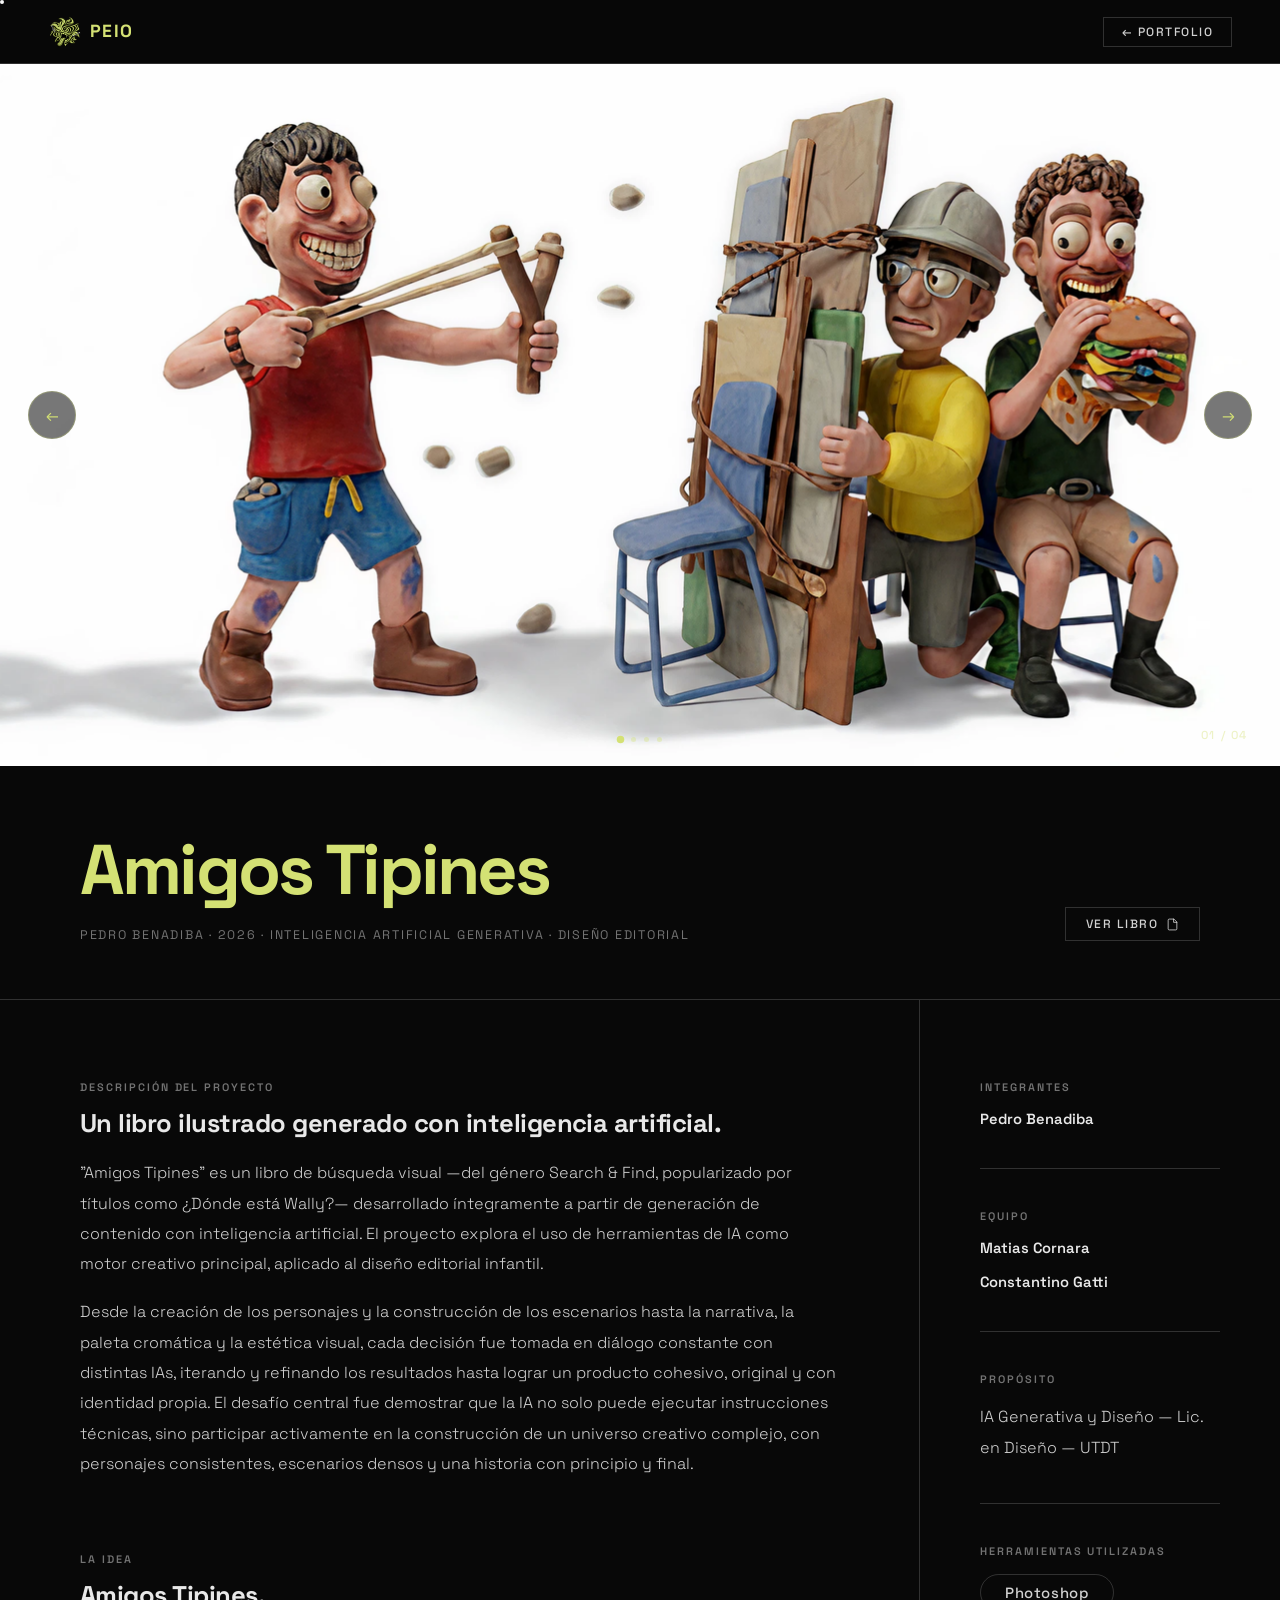
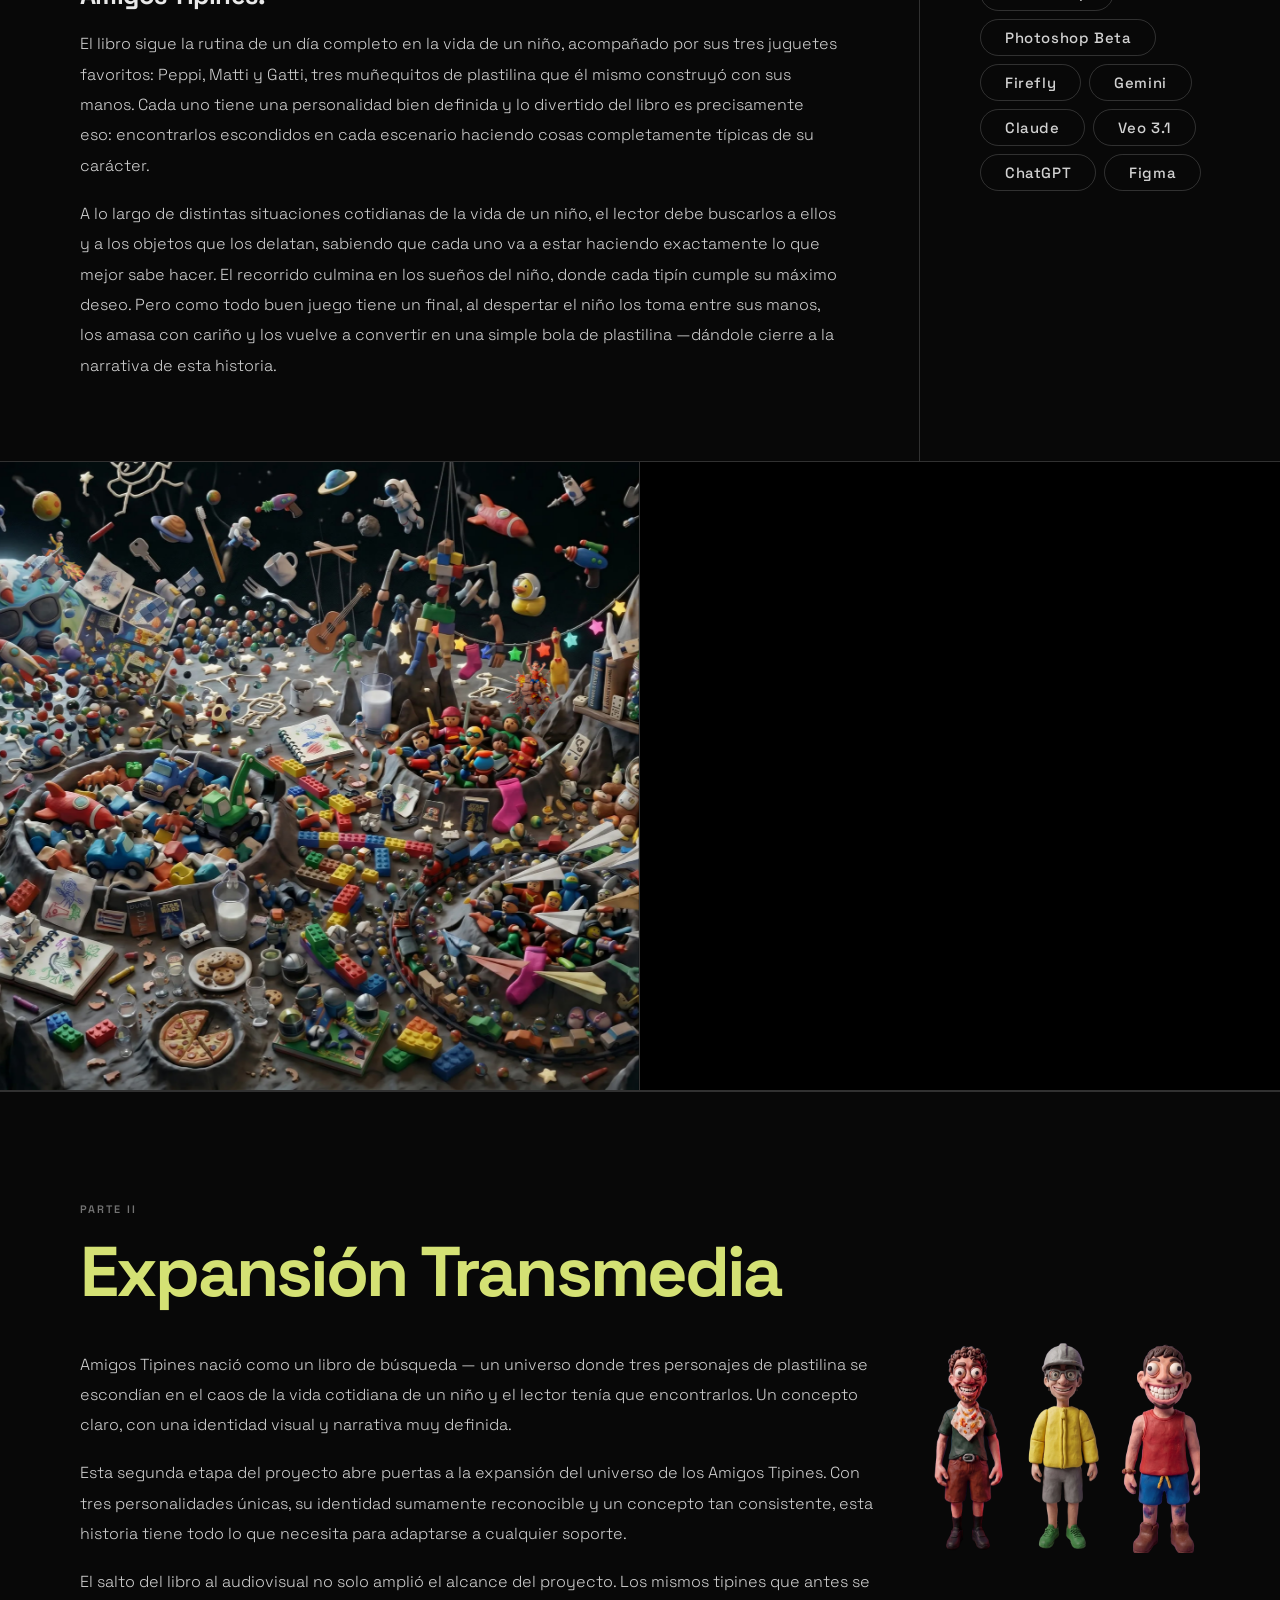
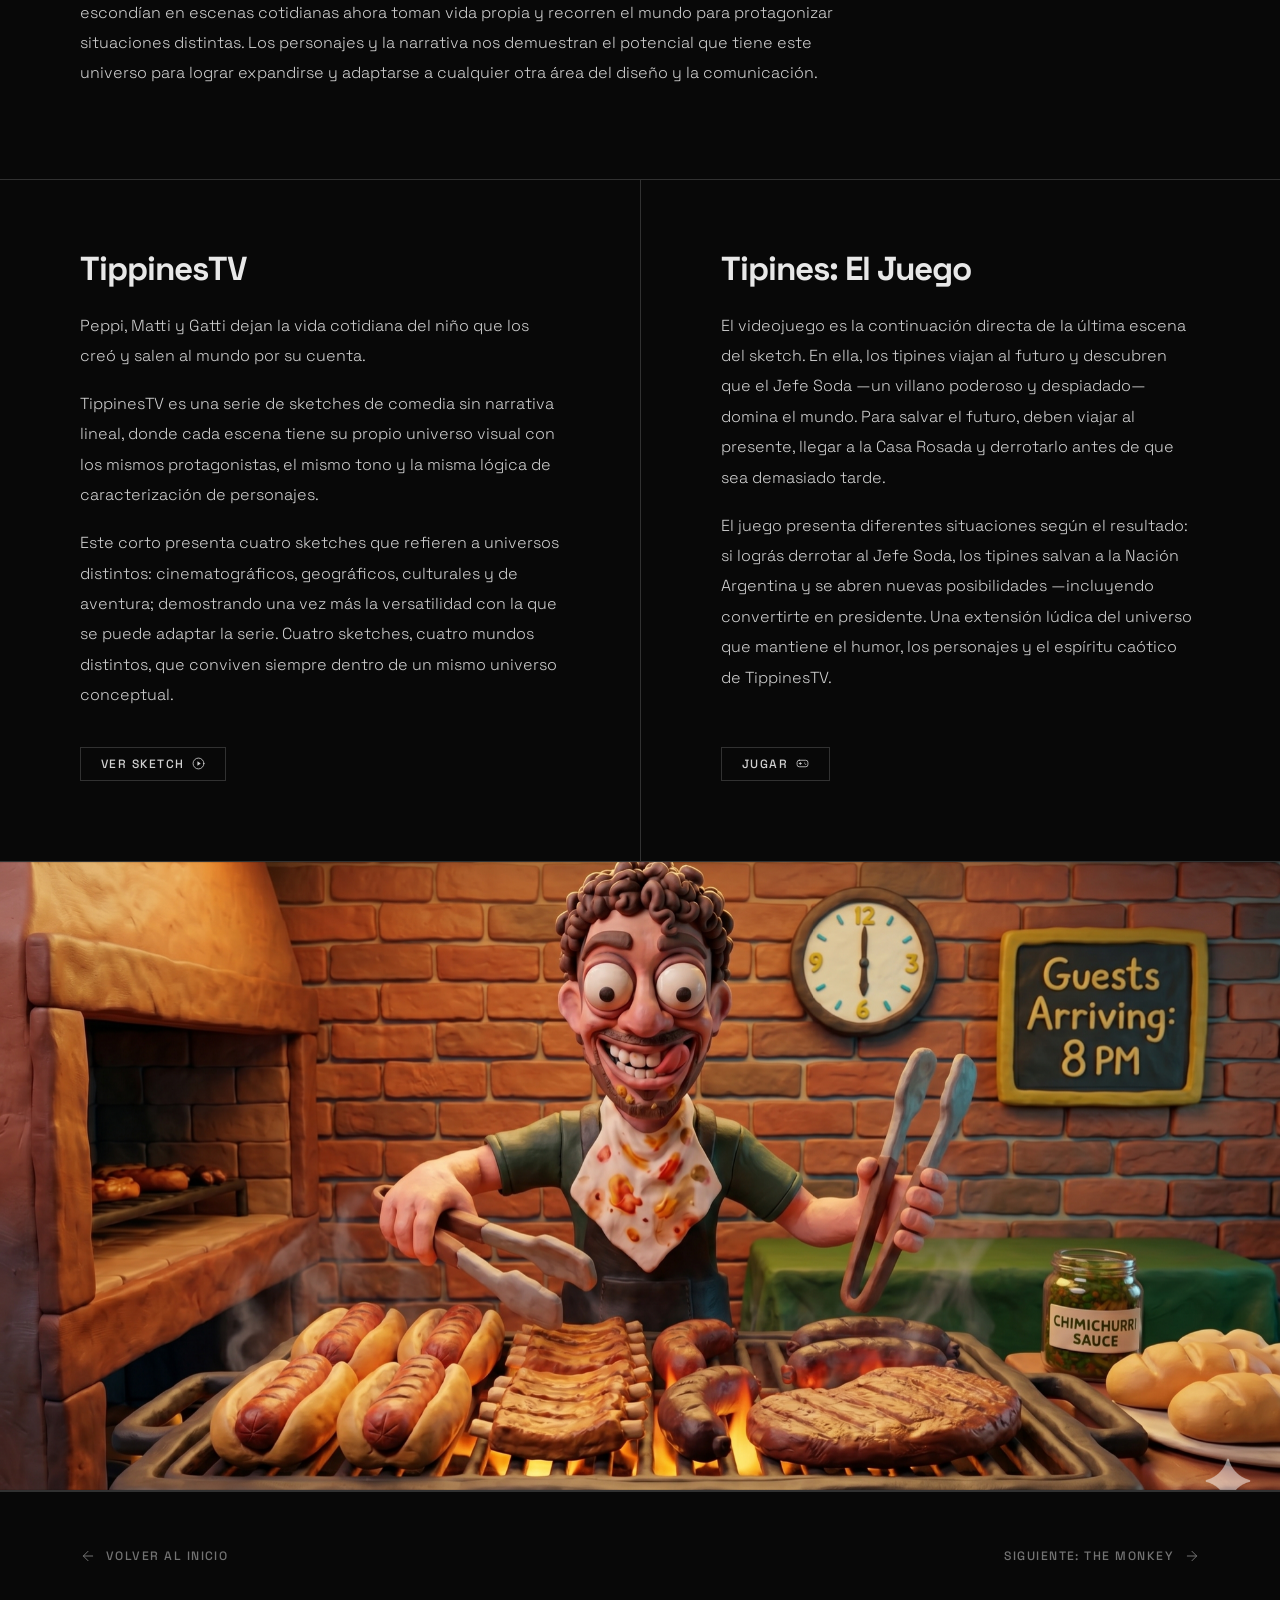
==== commit 4f1ae9c0: "Personaje como logo, pantalla de carga con firma y PEIO en el nav" ====
--- a/amigos-tipines.html
+++ b/amigos-tipines.html
@@ -19,8 +19,11 @@
   <nav class="nav" id="nav">
     <div class="nav__logo">
       <a href="index.html" class="nav__logo-link">
-        <img src="images/logo.svg" alt="" class="nav__logo-img" aria-hidden="true">
-        <span class="nav__logo-text">PB</span>
+        <span class="nav__logo-bicho" aria-hidden="true">
+          <img src="images/bicho.png"    alt="" class="nav__logo-img nav__logo-img--color">
+          <img src="images/bicho_bw.png" alt="" class="nav__logo-img nav__logo-img--bw">
+        </span>
+        <span class="nav__logo-text">PEIO</span>
       </a>
     </div>
     <div class="nav__actions">
--- a/css/styles.css
+++ b/css/styles.css
@@ -114,14 +114,28 @@
    phase 0 (dark bg)    → amarillo #D4E174
    phase 1 (yellow bg)  → negro #141414
    phase 2 (white bg)   → negro #111111  */
-.nav__logo-svg {
-  height: 32px;
-  width: auto;
-  color: var(--accent);
-  transition: color 0.4s ease;
+/* Logo personaje — dos capas apiladas.
+   --logo-green va de 1 (fase 0, fondo oscuro) a 0 (fase 1+, fondo claro),
+   lo setea scroll.js junto con el resto de la paleta. */
+.nav__logo-bicho {
+  position: relative;
   display: block;
-  fill: currentColor;
-}
+  height: 34px;
+  width: 34px;
+  flex-shrink: 0;
+}
+
+.nav__logo-img {
+  position: absolute;
+  inset: 0;
+  width: 100%;
+  height: 100%;
+  object-fit: contain;
+  display: block;
+}
+
+.nav__logo-img--color { opacity: var(--logo-green, 1); }
+.nav__logo-img--bw    { opacity: calc(1 - var(--logo-green, 1)); }
 
 /* Texto "PB" junto al logo SVG */
 .nav__logo-text {
@@ -338,8 +352,8 @@
 
 .section--about .section__inner {
   display: grid;
-  grid-template-columns: 1fr min(340px, 32%);
-  column-gap: 6vw;
+  grid-template-columns: 1fr auto min(340px, 32%);
+  column-gap: 4vw;
   align-items: center;
   padding-top: calc(var(--nav-h) + 56px);
   padding-bottom: 80px;
@@ -347,7 +361,7 @@
 }
 
 .about__photo-wrap {
-  grid-column: 2;
+  grid-column: 3;
   grid-row: 1;
   position: relative;
   width: 100%;
@@ -369,6 +383,60 @@
   gap: 20px;
 }
 .about__content .section__title--xl { margin-bottom: 0; }
+
+/* ── Personaje flotante en "Quien soy" ──
+   B/N por defecto; al pasar el mouse aparece la version verde. */
+.about__bicho {
+  grid-column: 2;
+  grid-row: 1;
+  align-self: center;
+  position: relative;
+  width: clamp(160px, 22vw, 300px);
+  height: clamp(160px, 22vw, 300px);
+  animation: bichoFloat 6s ease-in-out infinite;
+  will-change: transform;
+}
+
+.about__bicho-img {
+  position: absolute;
+  inset: 0;
+  width: 100%;
+  height: 100%;
+  object-fit: contain;
+  transition: opacity 0.45s ease;
+}
+
+/* La capa B/N tapa a la verde; en hover se desvanece */
+.about__bicho-img--bw { opacity: 1; }
+.about__bicho:hover .about__bicho-img--bw { opacity: 0; }
+/* En tactil no hay hover: se togglea con un toque (app.js) */
+.about__bicho.is-color .about__bicho-img--bw { opacity: 0; }
+
+@keyframes bichoFloat {
+  0%, 100% { transform: translateY(0)     rotate(0deg); }
+  50%      { transform: translateY(-12px) rotate(-3deg); }
+}
+
+/* Entre 769 y 1300 px no hay lugar para las 3 columnas sin que el titulo
+   grande se parta en cuatro lineas: el personaje baja debajo del texto. */
+@media (max-width: 1300px) {
+  .section--about .section__inner {
+    grid-template-columns: 1fr min(320px, 34%);
+  }
+  .about__photo-wrap { grid-column: 2; grid-row: 1; }
+  .about__bicho {
+    grid-column: 1;
+    grid-row: 2;
+    justify-self: start;
+    width: clamp(150px, 17vw, 210px);
+    height: clamp(150px, 17vw, 210px);
+    margin-top: 8px;
+  }
+}
+
+@media (prefers-reduced-motion: reduce) {
+  .about__bicho { animation: none; }
+}
 
 /* Foto color — capa base, en flujo normal, define la altura del contenedor */
 .about__photo--color {
@@ -1272,8 +1340,16 @@
     row-gap: 32px;
     min-height: 0;
   }
-  .about__photo-wrap { grid-column: 1; grid-row: 2; width: min(260px, 70%); aspect-ratio: 3 / 4; }
+  .about__photo-wrap { grid-column: 1; grid-row: 3; width: min(260px, 70%); aspect-ratio: 3 / 4; }
   .about__content    { grid-column: 1; grid-row: 1; }
+  /* El personaje queda entre el texto y la foto, tambien apilado */
+  .about__bicho {
+    grid-column: 1;
+    grid-row: 2;
+    width: clamp(150px, 44vw, 230px);
+    height: clamp(150px, 44vw, 230px);
+    justify-self: center;
+  }
 
   .section--projects .section__inner { min-height: 0; }
 
@@ -1545,3 +1621,122 @@
   }
 
 }
+
+/* ============================================================
+   PANTALLA DE CARGA
+   El personaje arranca muy desenfocado y chico, y se va
+   revelando a medida que la barra sube de 0 a 100.
+   Al terminar queda nítido un instante y la capa se va.
+   ============================================================ */
+.preloader {
+  position: fixed;
+  inset: 0;
+  z-index: 100000;
+  background: #080808;
+  display: flex;
+  flex-direction: column;
+  align-items: center;
+  justify-content: center;
+  gap: 34px;
+  opacity: 1;
+  transition: opacity 0.7s ease;
+}
+
+/* Al terminar: se desvanece y deja de bloquear */
+.preloader.is-done {
+  opacity: 0;
+  pointer-events: none;
+}
+.preloader.is-hidden { display: none; }
+
+/* Mientras carga, el body no scrollea */
+body.is-loading { overflow: hidden; }
+
+.preloader__stage {
+  position: relative;
+  width: min(68vh, 88vw);
+  height: min(68vh, 88vw);
+  display: flex;
+  align-items: center;
+  justify-content: center;
+}
+
+/* ── Firma ──
+   Cae desde arriba al llegar a 100, apoyada abajo a la derecha
+   y pisando un poco el dibujo. */
+.preloader__firma {
+  position: absolute;
+  right: -1%;
+  bottom: 4%;
+  width: 44%;
+  height: auto;
+  opacity: 0;
+  transform: scale(1.7) rotate(-7deg);
+  pointer-events: none;
+}
+
+/* Estampa: viene de golpe desde adelante y se planta seco. Sin rebote. */
+.preloader__firma.is-caida {
+  animation: firmaEstampa 0.22s cubic-bezier(0.2, 0.9, 0.1, 1) forwards;
+}
+
+@keyframes firmaEstampa {
+  0% {
+    opacity: 0;
+    transform: scale(1.7) rotate(-7deg);
+  }
+  35% {
+    opacity: 1;                              /* ya visible mientras baja */
+  }
+  100% {
+    opacity: 1;
+    transform: scale(1) rotate(-7deg);       /* tac — queda plantada */
+  }
+}
+
+@media (prefers-reduced-motion: reduce) {
+  .preloader__firma.is-caida {
+    animation: none;
+    opacity: 1;
+    transform: scale(1) rotate(-7deg);
+  }
+}
+
+/* El blur y la escala los maneja el JS vía --p (0 → 1) */
+.preloader__bicho {
+  width: 100%;
+  height: 100%;
+  object-fit: contain;
+  filter: blur(calc((1 - var(--p, 0)) * 34px));
+  transform: scale(calc(0.86 + var(--p, 0) * 0.14));
+  opacity: calc(0.25 + var(--p, 0) * 0.75);
+  will-change: filter, transform;
+}
+
+/* Barra de progreso */
+.preloader__bar {
+  width: min(300px, 62vw);
+  height: 2px;
+  background: rgba(212,225,116,0.18);
+  overflow: hidden;
+}
+
+.preloader__bar-fill {
+  width: 0%;
+  height: 100%;
+  background: #D4E174;
+}
+
+.preloader__pct {
+  font-family: var(--font);
+  font-size: 0.72rem;
+  font-weight: 500;
+  letter-spacing: 0.18em;
+  color: #D4E174;
+  font-variant-numeric: tabular-nums;
+}
+.preloader__pct::after { content: '%'; margin-left: 2px; }
+
+@media (prefers-reduced-motion: reduce) {
+  .preloader__bicho { filter: none; transform: none; opacity: 1; }
+}
--- a/css/proyecto.css
+++ b/css/proyecto.css
@@ -20,35 +20,26 @@
   cursor: none;
 }
 
-/* Logo en la página de proyecto —
-   Se oculta el <img> (opacity:0) para mantener su espacio en el flex,
-   y se dibuja el logo coloreado en ::before usando mask-image.
-   Esto garantiza exactamente el mismo color que el SVG inline del index. */
-.proyecto-page .nav__logo-link {
-  position: relative; /* contexto para el ::before absoluto */
+/* ── Logo personaje ──
+   Estas paginas tienen fondo oscuro fijo (no hay fases de scroll),
+   asi que va siempre la version verde. */
+.proyecto-page .nav__logo-bicho {
+  position: relative;
+  height: 34px;
+  width: 34px;
+  flex-shrink: 0;
 }
 
 .proyecto-page .nav__logo-img {
-  height: 32px;
-  width: 32px;
-  display: block;
-  opacity: 0;       /* invisible pero ocupa el espacio en el layout */
-  flex-shrink: 0;
-}
-
-.proyecto-page .nav__logo-link::before {
-  content: '';
   position: absolute;
-  left: 0;
-  top: 50%;
-  transform: translateY(-50%);
-  height: 32px;
-  width: 32px;
-  background-color: var(--accent);        /* mismo var que en index.html */
-  -webkit-mask: url(../images/logo.svg) no-repeat center / contain;
-          mask: url(../images/logo.svg) no-repeat center / contain;
-  pointer-events: none;
-}
+  inset: 0;
+  height: 100%;
+  width: 100%;
+  object-fit: contain;
+}
+
+.proyecto-page .nav__logo-img--color { opacity: 1; }
+.proyecto-page .nav__logo-img--bw    { opacity: 0; }
 
 .proyecto-page .nav__logo-text {
   font-size: 1.1rem;
